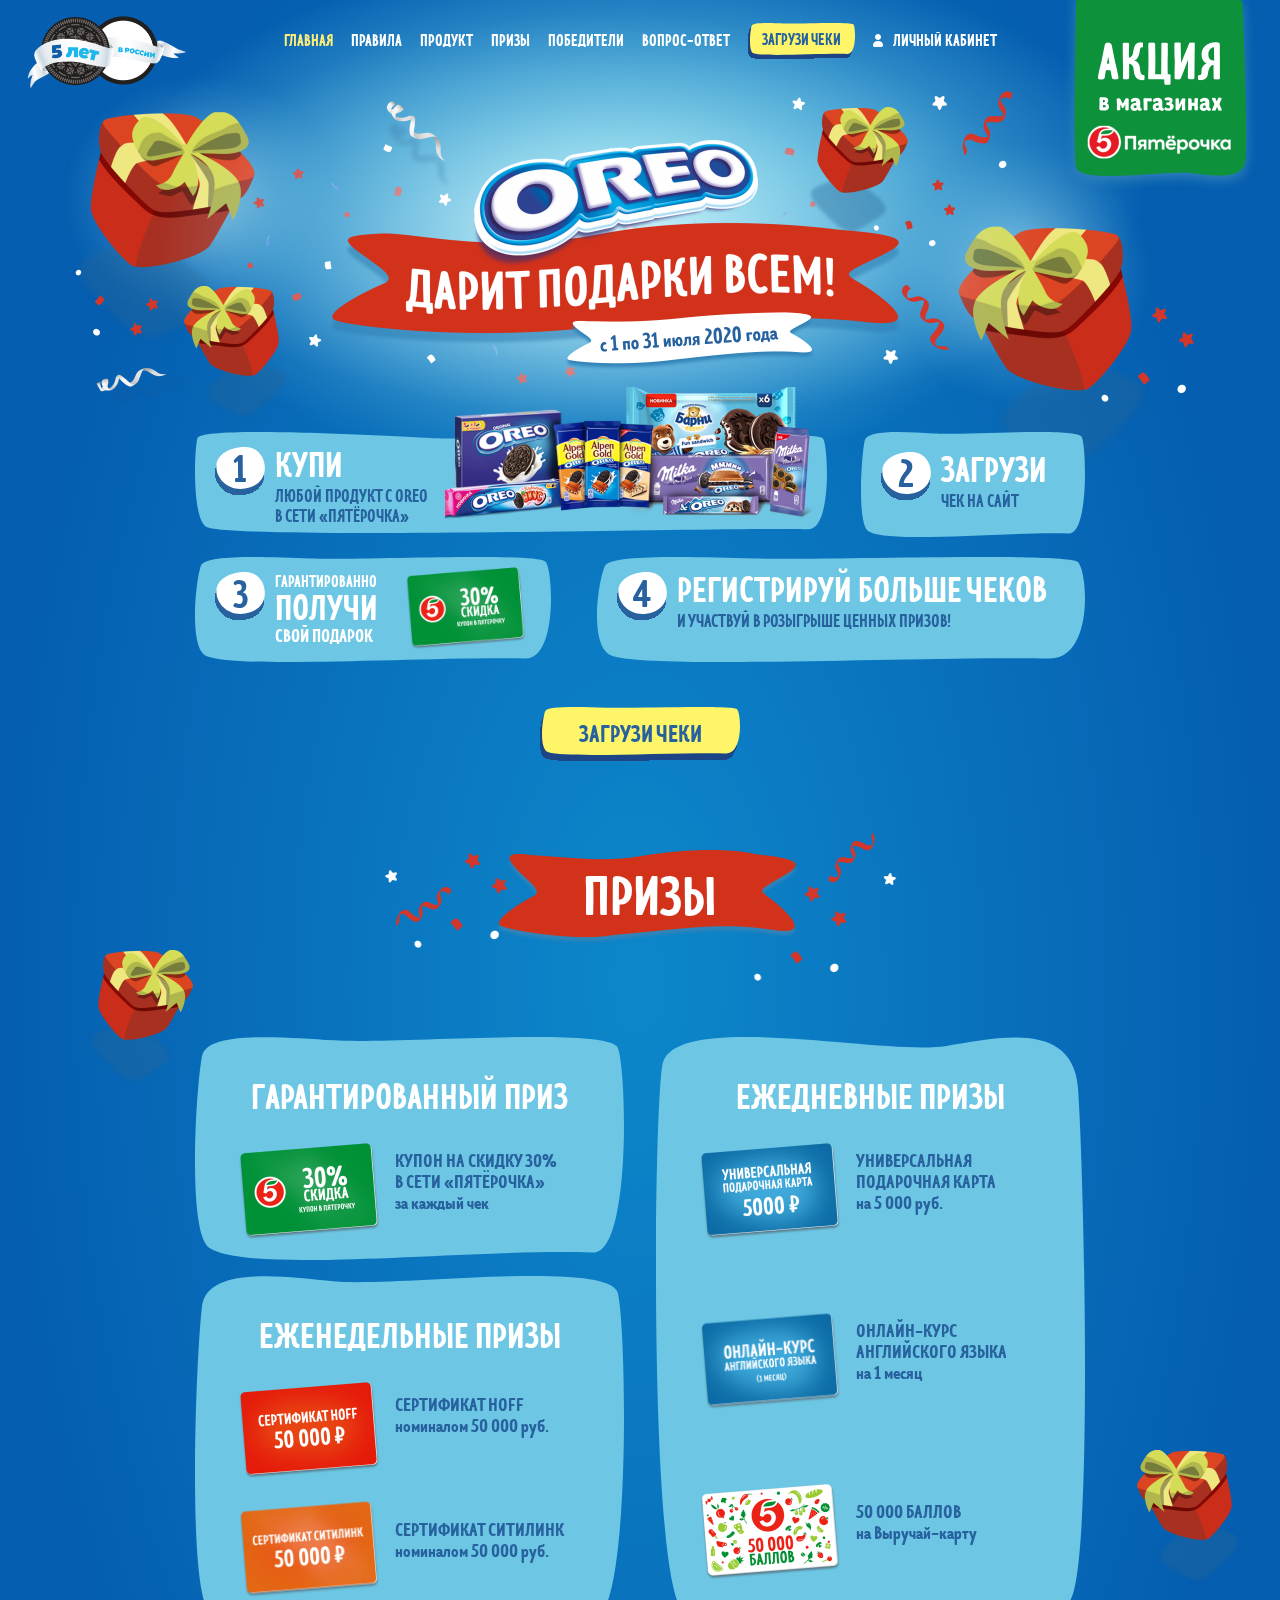
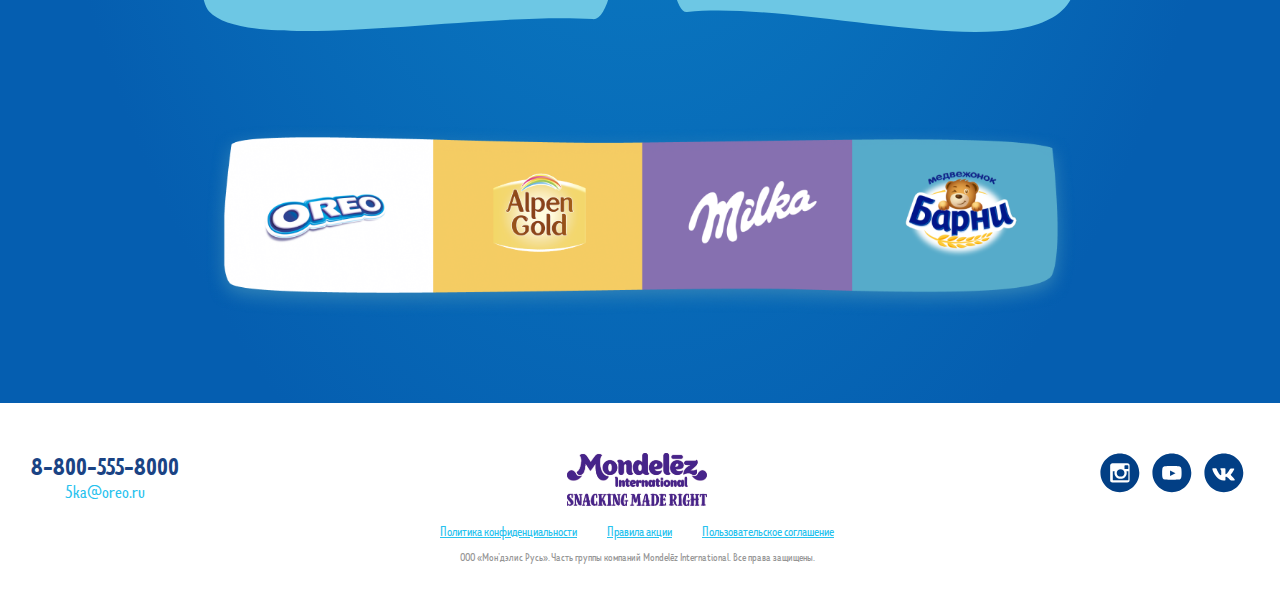
==== index.html @ 92821609 "index" ====
<!DOCTYPE html>
<html lang="en">
<head>
	<meta charset="UTF-8">
	<title>Oreo 5ka</title>
	<meta http-equiv="X-UA-Compatible" content="IE=edge">
    <meta name="viewport" content="width=device-width, initial-scale=1.0, maximum-scale=1.0, minimum-scale=1.0, user-scalable=no">
    <meta name="format-detection" content="telephone=no">
    <link rel="icon" href="favicon.ico">
	<link rel="stylesheet" href="fonts/stylesheet.css">
	<link rel="stylesheet" href="libs/select2/select2.min.css">
	<link rel="stylesheet" href="libs/scrollbar/jquery.scrollbar.css">
	<link rel="stylesheet" href="css/styles.css">
	<!--[if lte IE 9]>
    <script src="http://phpbbex.com/oldies/oldies.js" charset="utf-8"></script>
    <script src="https://oss.maxcdn.com/html5shiv/3.7.3/html5shiv.min.js"></script>
    <script src="https://oss.maxcdn.com/respond/1.4.2/respond.min.js"></script>
    <![endif]-->
</head>
<body>
	<div class="wrapper">
		<div class="content">
			<header>
				<a href="index.html" class="logo">
					<img src="img/logo.png" alt="">
				</a>
				<div class="menu">
					<a href="#!" class="burger"></a>
					<nav class="menu-links">
						<a href="index.html" class="menu-link active">Главная</a>
						<a href="#!" class="menu-link" target="_blank">Правила</a>
						<a href="product.html" class="menu-link">Продукт</a>
						<a href="#prizes" class="menu-link anchor">Призы</a>
						<a href="winners.html" class="menu-link">Победители</a>
						<a href="faq.html" class="menu-link">Вопрос-ответ</a>
						<a href="#!" class="btn menu-btn pop-op" data-popup="check-upload">
							<svg width="107" height="36" viewBox="0 0 107 36" fill="none" xmlns="http://www.w3.org/2000/svg">
							    <g filter="url(#filter0_d)">
							        <path fill-rule="evenodd" clip-rule="evenodd" d="M3.70775 2.75966C2.23156 7.24016 0.0523678 28.0738 5.46008 30.2378C15.2032 34.1368 70.7979 30.2487 99.3932 30.9282C109.113 31.1598 107.574 2.94214 105.289 1.35967C101.271 -1.42124 50.8124 1.01376 35.9423 0.482635C23.3918 0.0345853 4.92046 -0.921437 3.70775 2.75966Z" fill="#FFF568" />
							    </g>
							</svg>
							<span>Загрузи чеки</span>
						</a>
						<a href="lk.html" class="menu-link login-link pop-op" data-popup="auth">Личный кабинет</a>
					</nav>
				</div>
				<div class="action"></div>
			</header>
			<section class="main-page">
				<img src="img/gift1.png" class="gift gift1" alt="">
				<img src="img/gift2.png" class="gift gift2" alt="">
				<div class="container">
					<div class="kv"></div>
					<div class="steps">
						<div class="step step1">
							<div class="step-num">1</div>
							<div class="step-title">Купи</div>
							<div class="step-text">Любой продукт с oreo <br>в сети «Пятёрочка»</div>
							<div class="step-img">
								<img src="img/step1.png" alt="">
							</div>
						</div>
						<div class="step step2">
							<div class="step-num">2</div>
							<div class="step-title">Загрузи</div>
							<div class="step-text">Чек на сайт</div>
						</div>
						<div class="step step3">
							<div class="step-num">3</div>
							<div class="step-text1">Гарантированно</div>
							<div class="step-title">получи</div>
							<div class="step-text2">свой подарок</div>
							<div class="step-img">
								<img src="img/prizes/prize1.png" alt="">
							</div>
						</div>
						<div class="step step4">
							<div class="step-num">4</div>
							<div class="step-title">Регистрируй больше чеков</div>
							<div class="step-text">И участвуй в розыгрыше ценных призов!</div>
						</div>
					</div>
					<div class="btn-wrap main-btn-wrap">
						<a href="#!" class="btn pop-op" data-popup="check-upload">
							<svg width="200" height="54" viewBox="0 0 200 54" fill="none" xmlns="http://www.w3.org/2000/svg">
							    <g filter="url(#filter1_d)">
							        <path fill-rule="evenodd" clip-rule="evenodd" d="M5.22033 4.13948C2.43666 10.8602 -1.67268 42.1107 8.52472 45.3567C26.8974 51.2052 131.733 45.373 185.656 46.3924C203.985 46.7396 201.082 4.41322 196.773 2.0395C189.197 -2.13186 94.0462 1.52064 66.0055 0.723953C42.3389 0.0518779 7.50715 -1.38215 5.22033 4.13948Z" fill="#FFF568" />
							    </g>
							</svg>
							<span>Загрузи чеки</span>
						</a>
					</div>
					<div id="prizes" class="main-prize-title">Призы</div>
					<div class="prizes-block">
						<div class="prizes-col">
							<div class="prizes garant-prizes">
								<div class="prizes-title">Гарантированный приз</div>
								<div class="prize-wrapper">
									<div class="prize-img">
										<img src="img/prizes/prize1.png" alt="">
									</div>
									<div class="prize-name-wrapper">
										<div class="prize-name">купон на скидку 30% <br>в сети «Пятёрочка»</div>
										<div class="prize-text">за каждый чек</div>
									</div>
								</div>
							</div>
							<div class="prizes weekly-prizes">
								<div class="prizes-title">Еженедельные призы</div>
								<div class="prize-wrapper">
									<div class="prize-img">
										<img src="img/prizes/prize5.png" alt="">
									</div>
									<div class="prize-name-wrapper">
										<div class="prize-name">Сертификат Hoff</div>
										<div class="prize-text">номиналом 50 000 руб.</div>
									</div>
								</div>
								<div class="prize-wrapper">
									<div class="prize-img">
										<img src="img/prizes/prize6.png" alt="">
									</div>
									<div class="prize-name-wrapper">
										<div class="prize-name">Сертификат Ситилинк</div>
										<div class="prize-text">номиналом 50 000 руб.</div>
									</div>
								</div>
							</div>
						</div>
						<div class="prizes-col">
							<div class="prizes daily-prizes">
								<div class="prizes-title">Ежедневные призы</div>
								<div class="prize-wrapper">
									<div class="prize-img">
										<img src="img/prizes/prize2.png" alt="">
									</div>
									<div class="prize-name-wrapper">
										<div class="prize-name">универсальная <br>подарочная карта</div>
										<div class="prize-text">на 5 000 руб.</div>
									</div>
								</div>
								<div class="prize-wrapper">
									<div class="prize-img">
										<img src="img/prizes/prize3.png" alt="">
									</div>
									<div class="prize-name-wrapper">
										<div class="prize-name">Онлайн-курс <br>английского языка</div>
										<div class="prize-text">на 1 месяц</div>
									</div>
								</div>
								<div class="prize-wrapper">
									<div class="prize-img">
										<img src="img/prizes/prize4.png" alt="">
									</div>
									<div class="prize-name-wrapper">
										<div class="prize-name">50 000 баллов</div>
										<div class="prize-text">на Выручай-карту</div>
									</div>
								</div>
							</div>
						</div>
					</div>
					<div class="main-shops-logos">
						<img src="img/shops-logos.png" alt="">
					</div>
				</div>
			</section>
		</div>
		<footer>
			<div class="footer-inner">
				<div class="footer-contacts">
					<a href="tel:8-800-555-8000" class="support-phone">8-800-555-8000</a>
					<a href="mail:5ka@oreo.ru" class="support-mail">5ka@oreo.ru</a>
				</div>
				<div class="footer-nav">
					<div class="mndlz-logo">
						<img src="img/mndlz.svg" alt="">
					</div>
					<div class="footer-links">
						<a href="#!" class="link" target="_blank">Политика конфиденциальности</a>
						<a href="#!" class="link" target="_blank">Правила акции</a>
						<a href="#!" class="link" target="_blank">Пользовательское соглашение</a>
					</div>
					<div class="copyright">ООО «Мон’дэлис Русь». Часть группы компаний Mondelēz International. Все права защищены.</div>
				</div>
				<div class="footer-socials">
					<a href="#!" class="social-icon"><img src="img/in.svg" alt=""></a>
					<a href="#!" class="social-icon"><img src="img/yt.svg" alt=""></a>
					<a href="#!" class="social-icon"><img src="img/vk.svg" alt=""></a>
				</div>
			</div>
		</footer>
	</div>
	<div class="popups">
		<div id="auth" class="popup">
			<div class="popup__wrap">
				<a href="#!" class="close-popup js-close-popup">
					<span>закрыть</span>
					<svg width="15" height="15" viewBox="0 0 12 12" fill="none" xmlns="http://www.w3.org/2000/svg">
						<path d="M11 1L1 11" stroke="#1A4384" stroke-width="2" stroke-linecap="round" stroke-linejoin="round"/>
						<path d="M1 1L11 11" stroke="#1A4384" stroke-width="2" stroke-linecap="round" stroke-linejoin="round"/>
					</svg>
				</a>
                <div class="popup__inner">
                    <div class="popup__title">Войти на сайт</div>
                    <div class="popup__error"></div>
                    <form class="popup-form">
                    	<div class="input-field">
                    		<input type="text" name="email" placeholder="E-mail" required>
                    		
                    	</div>
                    	<div class="input-field mb0">
                    		<input type="password" name="password" placeholder="Пароль" required>
                    		
                    	</div>
                    	<div class="restore-link-wrapper">
                    		<a href="#!" class="invert-link restore-link pop-op" data-popup="restore-password">Не помнишь пароль?</a>
                    	</div>
                    	<div class="btn-wrap">
                    		<button class="btn">
								<svg width="200" height="54" viewBox="0 0 200 54" fill="none" xmlns="http://www.w3.org/2000/svg">
								    <g filter="url(#filter1_d)">
								        <path fill-rule="evenodd" clip-rule="evenodd" d="M5.22033 4.13948C2.43666 10.8602 -1.67268 42.1107 8.52472 45.3567C26.8974 51.2052 131.733 45.373 185.656 46.3924C203.985 46.7396 201.082 4.41322 196.773 2.0395C189.197 -2.13186 94.0462 1.52064 66.0055 0.723953C42.3389 0.0518779 7.50715 -1.38215 5.22033 4.13948Z" fill="#FFF568" />
								    </g>
								</svg>
								<span>Войти</span>
                    		</button>
                    	</div>
                    </form>
                    <div class="reg-text">
                    	Если ты впервые на сайте, тебе нужно
                    	<a href="#!" class="link popup-link pop-op" data-popup="reg">Зарегистрироваться</a>
                    </div>
                </div>
            </div>
		</div>
		<div id="reg" class="popup">
			<div class="popup__wrap">
				<a href="#!" class="close-popup js-close-popup">
					<span>закрыть</span>
					<svg width="15" height="15" viewBox="0 0 12 12" fill="none" xmlns="http://www.w3.org/2000/svg">
						<path d="M11 1L1 11" stroke="#1A4384" stroke-width="2" stroke-linecap="round" stroke-linejoin="round"/>
						<path d="M1 1L11 11" stroke="#1A4384" stroke-width="2" stroke-linecap="round" stroke-linejoin="round"/>
					</svg>
				</a>
                <div class="popup__inner">
                    <div class="popup__title">Регистрация</div>
                    <div class="popup__error"></div>
                    <form class="popup-form">
                    	<div class="input-field">
                    		<input type="text" name="lastName" placeholder="Фамилия" required>
                    	</div>
                    	<div class="input-field">
                    		<input type="text" name="firstName" placeholder="Имя" required>                    		
                    	</div>
                    	<div class="input-field">
                    		<input type="text" name="patronymic" placeholder="Отчество" required>                    		
                    	</div>
                    	<div class="input-field">
                    		<div class="select image-select">
                    			<select name="oreoji" data-placeholder="Выбрать портрет">
									<option value="Выбрать Oreoji" data-image="img/avatars/default.svg">Выбрать Oreoji</option>
									<option value="Выбрать Oreoji" data-image="img/avatars/01.svg">Выбрать Oreoji</option>
									<option value="Выбрать Oreoji" data-image="img/avatars/02.svg">Выбрать Oreoji</option>
									<option value="Выбрать Oreoji" data-image="img/avatars/03.svg">Выбрать Oreoji</option>
									<option value="Выбрать Oreoji" data-image="img/avatars/04.svg">Выбрать Oreoji</option>
									<option value="Выбрать Oreoji" data-image="img/avatars/05.svg">Выбрать Oreoji</option>
									<option value="Выбрать Oreoji" data-image="img/avatars/07.svg">Выбрать Oreoji</option>
									<option value="Выбрать Oreoji" data-image="img/avatars/08.svg">Выбрать Oreoji</option>
									<option value="Выбрать Oreoji" data-image="img/avatars/09.svg">Выбрать Oreoji</option>
									<option value="Выбрать Oreoji" data-image="img/avatars/10.svg">Выбрать Oreoji</option>
									<option value="Выбрать Oreoji" data-image="img/avatars/11.svg">Выбрать Oreoji</option>
									<option value="Выбрать Oreoji" data-image="img/avatars/12.svg">Выбрать Oreoji</option>
									<option value="Выбрать Oreoji" data-image="img/avatars/13.svg">Выбрать Oreoji</option>
									<option value="Выбрать Oreoji" data-image="img/avatars/14.svg">Выбрать Oreoji</option>
									<option value="Выбрать Oreoji" data-image="img/avatars/15.svg">Выбрать Oreoji</option>
									<option value="Выбрать Oreoji" data-image="img/avatars/16.svg">Выбрать Oreoji</option>
									<option value="Выбрать Oreoji" data-image="img/avatars/17.svg">Выбрать Oreoji</option>
									<option value="Выбрать Oreoji" data-image="img/avatars/18.svg">Выбрать Oreoji</option>
									<option value="Выбрать Oreoji" data-image="img/avatars/19.svg">Выбрать Oreoji</option>
									<option value="Выбрать Oreoji" data-image="img/avatars/20.svg">Выбрать Oreoji</option>
								</select>
                    		</div>                  		
                    	</div>
                    	<div class="input-field">
                    		<input type="text" name="phone" class="phone-mask" placeholder="Мобильный телефон" required>                    		
                    	</div>
                    	<div class="input-field">
                    		<input type="text" name="email" placeholder="E-mail" required>                    		
                    	</div>
                    	<div class="checkbox-wrapper">
							<div class="input-field checkbox-field">
	                            <label for="check-rules" class="checkbox">
	                                <input id="check-rules" name="check-rules" type="checkbox" required>
	                                <span class="checkmark"></span>
	                                <span class="checkbox-text">Я согласен с <a href="#!" class="rules-link link" target="_blank">Правилами акции</a></span>
	                            </label> 
	                        </div>
	                        <div class="input-field checkbox-field">
	                            <label for="check-data" class="checkbox">
	                                <input id="check-data" name="check-data" type="checkbox" required>
	                                <span class="checkmark"></span>
	                                <span class="checkbox-text">Я согласен на обработку моих <a href="#!" class="rules-link link" target="_blank">персональных данных</a></span>
	                            </label> 
	                        </div>
						</div>
                    	<div class="btn-wrap">
                    		<!-- <button class="btn">
								<svg width="200" height="54" viewBox="0 0 200 54" fill="none" xmlns="http://www.w3.org/2000/svg">
								    <g filter="url(#filter1_d)">
								        <path fill-rule="evenodd" clip-rule="evenodd" d="M5.22033 4.13948C2.43666 10.8602 -1.67268 42.1107 8.52472 45.3567C26.8974 51.2052 131.733 45.373 185.656 46.3924C203.985 46.7396 201.082 4.41322 196.773 2.0395C189.197 -2.13186 94.0462 1.52064 66.0055 0.723953C42.3389 0.0518779 7.50715 -1.38215 5.22033 4.13948Z" fill="#FFF568" />
								    </g>
								</svg>
								<span>Отправить</span>
                    		</button> -->
                    		<a href="#!" class="btn pop-op" data-popup="reg-confirm">
								<svg width="200" height="54" viewBox="0 0 200 54" fill="none" xmlns="http://www.w3.org/2000/svg">
								    <g filter="url(#filter1_d)">
								        <path fill-rule="evenodd" clip-rule="evenodd" d="M5.22033 4.13948C2.43666 10.8602 -1.67268 42.1107 8.52472 45.3567C26.8974 51.2052 131.733 45.373 185.656 46.3924C203.985 46.7396 201.082 4.41322 196.773 2.0395C189.197 -2.13186 94.0462 1.52064 66.0055 0.723953C42.3389 0.0518779 7.50715 -1.38215 5.22033 4.13948Z" fill="#FFF568" />
								    </g>
								</svg>
								<span>Отправить</span>
                    		</a>
                    	</div>
                    </form>
                </div>
            </div>
		</div>
		<div id="reg-confirm" class="popup">
			<div class="popup__wrap">
				<a href="#!" class="close-popup js-close-popup">
					<span>закрыть</span>
					<svg width="15" height="15" viewBox="0 0 12 12" fill="none" xmlns="http://www.w3.org/2000/svg">
						<path d="M11 1L1 11" stroke="#1A4384" stroke-width="2" stroke-linecap="round" stroke-linejoin="round"/>
						<path d="M1 1L11 11" stroke="#1A4384" stroke-width="2" stroke-linecap="round" stroke-linejoin="round"/>
					</svg>
				</a>
                <div class="popup__inner">
                	<div class="popup__title">Регистрация пройдена</div>
                    <div class="popup__desc">Пароль отправлен на почту, указанную при регистрации.</div>
                    <div class="btn-wrap">
                		<a href="#!" class="btn pop-op" data-popup="auth">
							<svg width="200" height="54" viewBox="0 0 200 54" fill="none" xmlns="http://www.w3.org/2000/svg">
							    <g filter="url(#filter1_d)">
							        <path fill-rule="evenodd" clip-rule="evenodd" d="M5.22033 4.13948C2.43666 10.8602 -1.67268 42.1107 8.52472 45.3567C26.8974 51.2052 131.733 45.373 185.656 46.3924C203.985 46.7396 201.082 4.41322 196.773 2.0395C189.197 -2.13186 94.0462 1.52064 66.0055 0.723953C42.3389 0.0518779 7.50715 -1.38215 5.22033 4.13948Z" fill="#FFF568" />
							    </g>
							</svg>
							<span>Войти</span>
                		</a>
                	</div>
                </div>
            </div>
		</div>
		<div id="restore-password" class="popup">
			<div class="popup__wrap">
				<a href="#!" class="close-popup js-close-popup">
					<span>закрыть</span>
					<svg width="15" height="15" viewBox="0 0 12 12" fill="none" xmlns="http://www.w3.org/2000/svg">
						<path d="M11 1L1 11" stroke="#1A4384" stroke-width="2" stroke-linecap="round" stroke-linejoin="round"/>
						<path d="M1 1L11 11" stroke="#1A4384" stroke-width="2" stroke-linecap="round" stroke-linejoin="round"/>
					</svg>
				</a>
                <div class="popup__inner">
                    <div class="popup__title">Сброс пароля</div>
                    <form class="popup-form">
                    	<div class="popup__desc before-send">Введите свой e-mail для восстановления пароля<br><br>Мы отправим письмо <br>с паролем на вашу почту</div>
                    	<div class="popup__desc after-send" style="display: none;">Пароль был отправлен<br>на ваш почтовый ящик</div>
                    	<div class="input-field">
                    		<input type="text" name="email" placeholder="E-mail" required>
                    	</div>
                    	<div class="input-field">
							<span class="clock-text" style="display: none;">Можно отправить повторно через <span class="clock"></span></span>
                    	</div>
                    	<div class="btn-wrap">
                    		<button class="btn">
	                			<svg width="200" height="54" viewBox="0 0 200 54" fill="none" xmlns="http://www.w3.org/2000/svg">
								    <g filter="url(#filter1_d)">
								        <path fill-rule="evenodd" clip-rule="evenodd" d="M5.22033 4.13948C2.43666 10.8602 -1.67268 42.1107 8.52472 45.3567C26.8974 51.2052 131.733 45.373 185.656 46.3924C203.985 46.7396 201.082 4.41322 196.773 2.0395C189.197 -2.13186 94.0462 1.52064 66.0055 0.723953C42.3389 0.0518779 7.50715 -1.38215 5.22033 4.13948Z" fill="#FFF568" />
								    </g>
								</svg>
								<span>Отправить</span>
	                		</button>
                    	</div>
                    </form>
                </div>
            </div>
		</div>
		<div id="check-upload" class="popup">
			<div class="popup__wrap">
				<a href="#!" class="close-popup js-close-popup">
					<span>закрыть</span>
					<svg width="15" height="15" viewBox="0 0 12 12" fill="none" xmlns="http://www.w3.org/2000/svg">
						<path d="M11 1L1 11" stroke="#1A4384" stroke-width="2" stroke-linecap="round" stroke-linejoin="round"/>
						<path d="M1 1L11 11" stroke="#1A4384" stroke-width="2" stroke-linecap="round" stroke-linejoin="round"/>
					</svg>
				</a>
                <div class="popup__inner">
                    <div class="popup__title">Загрузка чека</div>
                    <div class="iframe-wrap">
                        <iframe src="https://checkservice.emg.ru/Upload?id=65247c05-8b93-481e-98d0-ea6d5171f343&participantId=3&hash=2e10e3df5adece98b205b4f80f5f4283" class="iframe" frameborder="0"></iframe>
                    </div>
                </div>
            </div>
		</div>
		<div id="check-rejected" class="popup">
			<div class="popup__wrap">
				<a href="#!" class="close-popup js-close-popup">
					<span>закрыть</span>
					<svg width="15" height="15" viewBox="0 0 12 12" fill="none" xmlns="http://www.w3.org/2000/svg">
						<path d="M11 1L1 11" stroke="#1A4384" stroke-width="2" stroke-linecap="round" stroke-linejoin="round"/>
						<path d="M1 1L11 11" stroke="#1A4384" stroke-width="2" stroke-linecap="round" stroke-linejoin="round"/>
					</svg>
				</a>
                <div class="popup__inner">
                	<div class="popup__title">Чек отклонен</div>
                    <div class="popup__desc">Такой чек уже был загружен ранее. Попробуйте загрузить другой чек.</div>
                    <div class="btn-wrap">
                		<a href="#!" class="btn js-close-popup">
                			<svg width="200" height="54" viewBox="0 0 200 54" fill="none" xmlns="http://www.w3.org/2000/svg">
							    <g filter="url(#filter1_d)">
							        <path fill-rule="evenodd" clip-rule="evenodd" d="M5.22033 4.13948C2.43666 10.8602 -1.67268 42.1107 8.52472 45.3567C26.8974 51.2052 131.733 45.373 185.656 46.3924C203.985 46.7396 201.082 4.41322 196.773 2.0395C189.197 -2.13186 94.0462 1.52064 66.0055 0.723953C42.3389 0.0518779 7.50715 -1.38215 5.22033 4.13948Z" fill="#FFF568" />
							    </g>
							</svg>
							<span>Понятно</span>
                		</a>
                	</div>
                </div>
            </div>
		</div>
		<div id="get-prize" class="popup">
			<div class="popup__wrap">
				<a href="#!" class="close-popup js-close-popup">
					<span>закрыть</span>
					<svg width="15" height="15" viewBox="0 0 12 12" fill="none" xmlns="http://www.w3.org/2000/svg">
						<path d="M11 1L1 11" stroke="#1A4384" stroke-width="2" stroke-linecap="round" stroke-linejoin="round"/>
						<path d="M1 1L11 11" stroke="#1A4384" stroke-width="2" stroke-linecap="round" stroke-linejoin="round"/>
					</svg>
				</a>
                <div class="popup__inner">
                	<div class="popup__title">Получение приза</div>
                    <div class="popup__desc">Информация о получения была отправлена на почту.</div>
                    <div class="btn-wrap">
                		<a href="#!" class="btn js-close-popup">
                			<svg width="200" height="54" viewBox="0 0 200 54" fill="none" xmlns="http://www.w3.org/2000/svg">
							    <g filter="url(#filter1_d)">
							        <path fill-rule="evenodd" clip-rule="evenodd" d="M5.22033 4.13948C2.43666 10.8602 -1.67268 42.1107 8.52472 45.3567C26.8974 51.2052 131.733 45.373 185.656 46.3924C203.985 46.7396 201.082 4.41322 196.773 2.0395C189.197 -2.13186 94.0462 1.52064 66.0055 0.723953C42.3389 0.0518779 7.50715 -1.38215 5.22033 4.13948Z" fill="#FFF568" />
							    </g>
							</svg>
							<span>Понятно</span>
                		</a>
                	</div>
                </div>
            </div>
		</div>
		<div id="reg-card" class="popup">
			<div class="popup__wrap">
				<a href="#!" class="close-popup js-close-popup">
					<span>закрыть</span>
					<svg width="15" height="15" viewBox="0 0 12 12" fill="none" xmlns="http://www.w3.org/2000/svg">
						<path d="M11 1L1 11" stroke="#1A4384" stroke-width="2" stroke-linecap="round" stroke-linejoin="round"/>
						<path d="M1 1L11 11" stroke="#1A4384" stroke-width="2" stroke-linecap="round" stroke-linejoin="round"/>
					</svg>
				</a>
                <div class="popup-bg">
                	<div class="popup__inner">
	                	<div class="popup__title">Добавить карту</div>
	                    <form class="popup-form">
	                    	<div class="input-field">
	                    		<input type="text" name="phone" class="card-mask" placeholder="Номер Выручай-карты" required>
	                    	</div>
	                    	<div class="btn-wrap">
	                    		<button class="btn">
	                    			<svg width="200" height="54" viewBox="0 0 200 54" fill="none" xmlns="http://www.w3.org/2000/svg">
									    <g filter="url(#filter1_d)">
									        <path fill-rule="evenodd" clip-rule="evenodd" d="M5.22033 4.13948C2.43666 10.8602 -1.67268 42.1107 8.52472 45.3567C26.8974 51.2052 131.733 45.373 185.656 46.3924C203.985 46.7396 201.082 4.41322 196.773 2.0395C189.197 -2.13186 94.0462 1.52064 66.0055 0.723953C42.3389 0.0518779 7.50715 -1.38215 5.22033 4.13948Z" fill="#FFF568" />
									    </g>
									</svg>
									<span>Сохранить</span>
	                    		</button>
	                    	</div>
	                    </form>
	                </div>
                </div>
            </div>
		</div>
	</div>

	<svg class="svg-filters">
	    <defs>
	    	<filter id="filter1_d" x="0" y="0" width="200" height="54" filterUnits="userSpaceOnUse" color-interpolation-filters="sRGB">
	            <feFlood flood-opacity="0" result="BackgroundImageFix" />
	            <feColorMatrix in="SourceAlpha" type="matrix" values="0 0 0 0 0 0 0 0 0 0 0 0 0 0 0 0 0 0 127 0" />
	            <feOffset dx="-2" dy="6" />
	            <feColorMatrix type="matrix" values="0 0 0 0 0.113725 0 0 0 0 0.270588 0 0 0 0 0.52549 0 0 0 1 0" />
	            <feBlend mode="normal" in2="BackgroundImageFix" result="effect1_dropShadow" />
	            <feBlend mode="normal" in="SourceGraphic" in2="effect1_dropShadow" result="shape" />
	        </filter>
		    <filter id="filter0_d" x="0" y="0" width="107" height="36" filterUnits="userSpaceOnUse" color-interpolation-filters="sRGB">
	            <feFlood flood-opacity="0" result="BackgroundImageFix" />
	            <feColorMatrix in="SourceAlpha" type="matrix" values="0 0 0 0 0 0 0 0 0 0 0 0 0 0 0 0 0 0 127 0" />
	            <feOffset dx="-2" dy="4" />
	            <feColorMatrix type="matrix" values="0 0 0 0 0.113725 0 0 0 0 0.270588 0 0 0 0 0.52549 0 0 0 1 0" />
	            <feBlend mode="normal" in2="BackgroundImageFix" result="effect1_dropShadow" />
	            <feBlend mode="normal" in="SourceGraphic" in2="effect1_dropShadow" result="shape" />
	        </filter>
		</defs>
	</svg>

	<script src="libs/jquery-3.4.1.min.js"></script>
	<script src="libs/select2/select2.min.js"></script>
	<script src="libs/jquery.validate.min.js"></script>
	<script src="libs/scrollbar/jquery.scrollbar.min.js"></script>
	<script src="libs/jquery.inputmask.min.js"></script>
	<script src="libs/jquery.countdown.min.js"></script>
	<script src="js/scripts.js"></script>
</body>
</html>
---- fonts/stylesheet.css ----
@font-face {
  font-family: 'TT Limes Sans';
  src: url("TTLimesSans-Light.eot");
  src: url("TTLimesSans-Light.eot?#iefix") format("embedded-opentype"), url("TTLimesSans-Light.woff2") format("woff2"), url("TTLimesSans-Light.woff") format("woff"), url("TTLimesSans-Light.ttf") format("truetype"), url("TTLimesSans-Light.svg#TTLimesSans-Light") format("svg");
  font-weight: 300;
  font-style: normal;
}

@font-face {
  font-family: 'TT Limes Sans';
  src: url("TTLimesSans-Regular.eot");
  src: url("TTLimesSans-Regular.eot?#iefix") format("embedded-opentype"), url("TTLimesSans-Regular.woff2") format("woff2"), url("TTLimesSans-Regular.woff") format("woff"), url("TTLimesSans-Regular.ttf") format("truetype"), url("TTLimesSans-Regular.svg#TTLimesSans-Regular") format("svg");
  font-weight: normal;
  font-style: normal;
}

@font-face {
  font-family: 'TT Limes Sans';
  src: url("TTLimesSans-Bold.eot");
  src: url("TTLimesSans-Bold.eot?#iefix") format("embedded-opentype"), url("TTLimesSans-Bold.woff2") format("woff2"), url("TTLimesSans-Bold.woff") format("woff"), url("TTLimesSans-Bold.ttf") format("truetype"), url("TTLimesSans-Bold.svg#TTLimesSans-Bold") format("svg");
  font-weight: bold;
  font-style: normal;
}
---- css/styles.css ----
html {
    line-height: 1.15;
    -ms-text-size-adjust: 100%;
    -moz-text-size-adjust: 100%;
    -webkit-text-size-adjust: 100%;
}

html, body, div, span, applet, object, iframe,
h1, h2, h3, h4, h5, h6, p, blockquote, pre,
a, abbr, acronym, address, big, cite, code,
del, dfn, em, img, ins, kbd, q, s, samp,
small, strike, strong, sub, sup, tt, var,
b, u, i, center,
dl, dt, dd, ol, ul, li,
fieldset, form, label, legend,
table, caption, tbody, tfoot, thead, tr, th, td,
article, aside, canvas, details, embed,
figure, figcaption, footer, header, hgroup,
menu, nav, output, ruby, section, summary,
time, mark, audio, video {
	margin: 0;
	padding: 0;
	border: 0;
}

main {
    display: block;
}

ol,
ul {
    list-style: none;
}

b,
strong {
    font-weight: bold;
}

*,
:after,
:before {
    box-sizing: border-box;
}

img {
    max-width: 100%;
    border-style: none;
}

img[width="0"][height="0"] {
    display: none;
}

a {
    color: inherit;
    cursor: pointer;
    background-color: transparent;
    text-decoration: none;
    -webkit-transition: all .3s linear;
    transition: all .3s linear;
}

a:hover,
a:focus {
    text-decoration: none;
}

input,
select,
textarea,
button {
    border: none;
    outline: none;
    border-radius: 0;
    -webkit-appearance: none;
    font-family: inherit;
    font-size: 100%;
    line-height: 1.15;
    margin: 0;
}

textarea {
    overflow: auto;
}

textarea::-webkit-scrollbar {
    width: 0;
}

::-ms-clear {
    display: none;
}

input {
    overflow: visible;
}

button {
    cursor: pointer;
    border: none;
    outline: none;
    overflow: visible;
}

button,
select {
    text-transform: none;
}

button::-moz-focus-inner,
[type="button"]::-moz-focus-inner,
[type="reset"]::-moz-focus-inner,
[type="submit"]::-moz-focus-inner {
    border-style: none;
    padding: 0;
}

button,
[type="button"],
[type="reset"],
[type="submit"] {
    -webkit-appearance: button;
}

[type="checkbox"],
[type="radio"] {
    box-sizing: border-box;
    padding: 0;
}

[type="search"]::-webkit-search-decoration {
    -webkit-appearance: none;
}

[type="search"] {
    -webkit-appearance: textfield;
    outline-offset: -2px;
}

::-webkit-file-upload-button {
    -webkit-appearance: button;
    font: inherit;
}

::-webkit-file-upload-button {
    -webkit-appearance: button;
    font: inherit;
}

input[type=number]::-webkit-inner-spin-button,
input[type=number]::-webkit-outer-spin-button {
    -webkit-appearance: none;
    margin: 0;
}

input[type=number] {
    -moz-appearance: textfield;
}

select::-ms-expand {
    display: none;
}

* {
    box-sizing: border-box;
}

h1, h2, h3, h4, h5, h6, p {
    margin: 0;
}

ul, ol {
    margin: 0;
    padding: 0;
    list-style: none;
}

a {
    color: inherit;
    text-decoration: none;
}

a:hover,
a:focus {
    text-decoration: none;
}

textarea {
    width: 100%;
    resize: none;
    border: none;
    outline: none;
    border-radius: 0;
    scrollbar-width: none;
    -ms-overflow-style: none;
}

label {
    margin: 0;
}

input,
button,
select {
    border: none;
    outline: none;
}

input {
    border-radius: 0;
}

.mobile-visible {
    display: none;
}

@media (max-width: 1000px) {
    .mobile-visible {
        display: block;
    }

    .desktop-visible {
        display: none;
    }
}

.no-scrolling {
	overflow: hidden;
}

.link {
	text-decoration: underline;
}

.link:hover {
	text-decoration: none;
}

.invert-link {
	text-decoration: none;
}

.invert-link:hover {
	text-decoration: underline;
}

.svg-filters {
  position: absolute;
  z-index: -100;
  width: 0;
  height: 0;
}

/*SCROLL ---------------------- */
body .scroll-element,
body .scroll-element div {
    border: none;
    margin: 0;
    padding: 0;
    position: absolute;
    z-index: 1;
}

body .scroll-element div {
    display: block;
    height: 100%;
    left: 0;
    top: 0;
    width: 100%;
}

body .scroll-element.scroll-x {
    bottom: 1px;
    height: 8px;
    left: 0;
    width: 100%;
}

.collection-list.scroll-wrapper>.scroll-content {
    padding-bottom: 10px;
}

body .collection-list .scroll-element.scroll-y {
    display: none;
}

body .scroll-element.scroll-x .scroll-element_track {
    top: 0;
    width: 100%;
    height: 8px;
}

body .scroll-element.scroll-y {
    height: 100%;
    right: 0;
    top: 0;
    width: 6px;
}

body .scroll-element .scroll-element_outer {
    overflow: visible;
}

body .scroll-element .scroll-element_outer,
body .scroll-element .scroll-element_track,
body .scroll-element .scroll-bar {
    border-radius: 10px;
}

body .scroll-element .scroll-element_track {
    background: #fff;
    left: 0;
    width: 5px;
}

body .scroll-element .scroll-bar {
    height: auto;
    min-height: 10px;
    max-height: 100px;
    width: 5px;
    background: #6DC7E4;
    box-shadow: none;
    left: 0;
    position: relative;
}

body .scroll-element:hover .scroll-bar {
    
}

body .scroll-element.scroll-draggable .scroll-bar {
    
}

body .scroll-element.scroll-x.scroll-scrolly_visible .scroll-element_track {
    left: -12px;
}

body .scroll-element.scroll-y.scroll-scrollx_visible .scroll-element_track {
    top: -12px;
}

body .scroll-element.scroll-x.scroll-scrolly_visible .scroll-element_size {
    left: -12px;
}

body .scroll-element.scroll-y.scroll-scrollx_visible .scroll-element_size {
    top: -12px;
}

/**/

/* Select2 */
.select2-container {
    width: 100% !important;
    outline: none;
}

.select2-container * {
    outline: none;
}

.image-select .select2-container .select2-dropdown,
.feedback-select .select2-container .select2-dropdown {
    border: none;
    box-shadow: 7px 7px 23px rgba(0, 0, 0, 0.1);
}

.image-select .week-winners .select2-container .select2-dropdown,
.feedback-select .week-winners .select2-container .select2-dropdown {
    border: 2px solid #27C2EE;
    border-radius: 0;
}

.image-select .select2-container .select2-search,
.feedback-select .select2-container .select2-search {
    position: relative;
}

.image-select .select2-container .select2-search::before,
.feedback-select .select2-container .select2-search::before {
    content: '';
    position: absolute;
    top: 0;
    right: 0;
    bottom: 0;
    width: 40px;
    background-color: #023f85;
}

.image-select .select2-container .select2-search__field,
.feedback-select .select2-container .select2-search__field {
    width: calc(100% - 45px);
}

.image-select .select2-container .select2-results__option,
.feedback-select .select2-container .select2-results__option {
    /*padding: 10px 0 10px 20px;*/
    color: #000;
    font-size: 18px;
}

.feedback-select .select2-container .select2-results__option {
    padding: 5px 0 5px 20px;
}

.image-select .select2-container .select2-results__option:hover,
.feedback-select .select2-container .select2-results__option:hover {
    background-color: #e3f3ff;
}

.image-select .select2-container .select2-results__options,
.feedback-select .select2-container .select2-results__options {
    max-height: 210px !important;
}

.image-select .select2-container .select2-selection,
.feedback-select .select2-container .select2-selection {
    width: 100%;
    height: 42px;
    padding: 0 20px;
    display: -webkit-box;
    display: flex;
    -webkit-box-align: center;
    align-items: center;
    border: none;
    border-radius: 21px;
}

.image-select .select2-container .select2-selection__placeholder,
.feedback-select .select2-container .select2-selection__placeholder {
    color: #000 !important;
    font-size: 18px;
}

.feedback-select .select2-container .select2-selection__placeholder {
    font-size: 21px;
}

.image-select .select2-container .select2-selection__rendered,
.feedback-select .select2-container .select2-selection__rendered {
    padding-left: 0 !important;
    padding-right: 0 !important;
    color: #000 !important;
    font-size: 18px;
}

.feedback-select .select2-container .select2-selection__rendered {
    font-size: 21px;
}

.image-select .select2-container .select2-selection__arrow,
.feedback-select .select2-container .select2-selection__arrow {
    top: 0 !important;
    bottom: 0;
    right: 0 !important;
    width: 40px !important;
    height: 100% !important;
    border-radius: 0 21px 21px 0;
    background-color: #023f85;
}

.image-select .select2-container .select2-selection__arrow b,
.feedback-select .select2-container .select2-selection__arrow b {
    border-width: 10px 6px 0 !important;
    margin-left: -7px !important;
    border-color: #fff transparent transparent !important;
    -webkit-transition: all .2s ease-out;
    transition: all .2s ease-out;
}

.image-select .select2-container--default .select2-results__option[aria-selected=true],
.feedback-select .select2-container--default .select2-results__option[aria-selected=true] {
    background-color: #f7f7f7;
}

.image-select .select2-container--default .select2-results__option--highlighted[aria-selected],
.feedback-select .select2-container--default .select2-results__option--highlighted[aria-selected] {
    background-color: #f7f7f7;
    color: #3d3d3d;
}

.image-select .select2-container--open .select2-selection__arrow,
.feedback-select .select2-container--open .select2-selection__arrow {
    border-radius: 0 21px 0 0;
}

.image-select .select2-container--open .select2-selection__arrow b,
.feedback-select .select2-container--open .select2-selection__arrow b {
    -webkit-transform: rotate(180deg);
    -ms-transform: rotate(180deg);
    transform: rotate(180deg);
    margin-top: -4px !important;
}

.image-select .select2-search,
.feedback-select .select2-search {
    display: none !important;
}

.image-select .select2-container .select2-selection {
    padding: 0;
}

.image-select .select2-results__options,
.feedback-select .select2-results__options {
    max-height: 206px !important;
}

.image-select .select2-results__option {
    padding: 2px 1px;
}

.image-select .select2-results__option:hover,
.feedback-select .select2-results__option:hover {
    background-color: #e3f3ff;
}

.image-select .select2-image {
    display: -webkit-box;
    display: flex;
    -webkit-box-align: center;
    align-items: center;
    padding-left: 2px;
    color: #000;
    font-size: 18px;
}

.image-select .select2-image__img {
    width: 30px;
    background-color: #114182;
    height: 30px;
    border-radius: 50%;
    display: -webkit-box;
    display: flex;
    -webkit-box-align: end;
    align-items: flex-end;
    -webkit-box-pack: center;
    justify-content: center;
    margin-right: 10px;
    overflow: hidden;
}

.image-select .select2-image__img img {
    width: 21px;
}
/**/

/* Slider */
.slick-slider {
    position: relative;
    display: block;
    box-sizing: border-box;
    -webkit-user-select: none;
    -moz-user-select: none;
    -ms-user-select: none;
    user-select: none;
    -webkit-touch-callout: none;
    -khtml-user-select: none;
    -ms-touch-action: pan-y;
    touch-action: pan-y;
    -webkit-tap-highlight-color: transparent;
}

.slick-list {
    position: relative;
    display: block;
    overflow: hidden;
    margin: 0;
    padding: 0;
}

.slick-list:focus {
    outline: none;
}

.slick-list.dragging {
    cursor: pointer;
    cursor: hand;
}

.slick-slider .slick-track,
.slick-slider .slick-list {
    -webkit-transform: translate3d(0, 0, 0);
    -moz-transform: translate3d(0, 0, 0);
    -ms-transform: translate3d(0, 0, 0);
    -o-transform: translate3d(0, 0, 0);
    transform: translate3d(0, 0, 0);
}

.slick-track {
    position: relative;
    top: 0;
    left: 0;
    display: block;
    margin-left: auto;
    margin-right: auto;
}

.slick-track:before,
.slick-track:after {
    display: table;
    content: '';
}

.slick-track:after {
    clear: both;
}

.slick-loading .slick-track {
    visibility: hidden;
}

.slick-slide {
    display: none;
    float: left;
    height: 100%;
    min-height: 1px;
}

[dir='rtl'] .slick-slide {
    float: right;
}

.slick-slide img {
    display: block;
}

.slick-slide.slick-loading img {
    display: none;
}

.slick-slide.dragging img {
    pointer-events: none;
}

.slick-initialized .slick-slide {
    display: block;
}

.slick-loading .slick-slide {
    visibility: hidden;
}

.slick-vertical .slick-slide {
    display: block;
    height: auto;
    border: 1px solid transparent;
}

.slick-arrow.slick-hidden {
    display: none;
}

/**/

html,
body {
    height: 100%;
}

body {
    margin: 0;
    color: #fff;
    font: normal 16px/19px 'TT Limes Sans', sans-serif;
}

.wrapper {
    display: flex;
    flex-direction: column;
    min-height: 100%;
    background: radial-gradient(49.83% 55.68% at 49.83% 44.32%, #0D87CA 0%, #055EB0 100%);
}

.content {
    flex: 1 0 auto;
    overflow: hidden;
}

.container {
    max-width: 1030px;
    width: 100%;
    margin: 0 auto;
    padding: 0 15px;
}

header {
    display: flex;
    justify-content: center;
    -ms-align-items: center;
    align-items: center;
    position: relative;
    max-width: 1240px;
    width: 100%;
    height: 82px;
    margin: auto;
    z-index: 1;
}

.logo {
    position: absolute;
    top: 10px;
    left: 0;
    display: block;
    max-width: 170px;
    width: 100%;
}

.menu-links {
    display: flex;
    -ms-align-items: center;
    align-items: center;
    justify-content: center;
}

.menu-links a {
    position: relative;
    font-weight: bold;
    font-size: 16px;
    line-height: 19px;
    text-transform: uppercase;
    margin: 0 9px;
}

.menu-links .menu-link::after {
    content: '';
    position: absolute;
    left: 0;
    bottom: -5px;
    width: 0;
    height: 2px;
    background: #fff;
    transition: .2s linear;
}

.menu-links .menu-link:hover::after {
    width: 100%;
}

.menu-link.active {
    color: #FCED78;
}

.login-link {
    padding-left: 20px;
}

.login-link::before {
    content: '';
    position: absolute;
    top: 0;
    left: 0;
    bottom: 0;
    width: 10px;
    height: 14px;
    margin: auto;
    background: url(../img/profile-icon.svg) center no-repeat;
    background-size: contain;
}

.profile-menu {
    margin-left: 20px;
}

.profile-links,
.profile-menu {
    position: relative;
}

.profile-avatar-mini {
    position: absolute;
    top: 0;
    left: 0;
    bottom: 0;
    display: flex;
    -ms-align-items: center;
    align-items: center;
    justify-content: center;
    width: 20px;
    height: 20px;
    margin: auto;
    border: 1px solid #D2311A;
    border-radius: 50px;
    background: #1a4384;
    overflow: hidden;
}

.profile-links .profile-link {
    margin: 0;
    padding-left: 25px;
}

.login-menu {
    display: none;
    position: absolute;
    top: -10px;
    left: -15px;
    width: 146px;
    height: 184px;
    background: #173F80;
    border-radius: 15px;
    padding: 40px 16px 10px;
    z-index: 0;
}

.login-menu span {
    font-size: 14px;
    line-height: 17px;
    color: rgba(255, 255, 255, .5);
}

.login-menu a {
    display: block;
    font-weight: normal;
    text-transform: none;
    text-decoration: underline;
    margin: 6px 0;
}

.login-menu a:hover {
    color: #FCED78;
}

.login-menu a.active {
    font-weight: bold;
    text-decoration: none;
}

.login-menu .logout-link {
    position: absolute;
    bottom: 10px;
    right: 16px;
    padding-right: 12px;
    font-size: 14px;
    line-height: 1;
    color: #6DC7E4;
}

.logout-link::after {
    content: '';
    position: absolute;
    top: 0;
    bottom: 0;
    right: 0;
    width: 8px;
    height: 8px;
    margin: auto;
    background: url(../img/logout-icon.svg) center no-repeat;
    background-size: contain;
}

footer {
    flex: 0 0 auto;
    min-height: 200px;
    background: #fff;
    padding: 50px 30px;
}

.footer-inner {
    max-width: 1240px;
    width: 100%;
    margin: auto;
    display: flex;
    justify-content: space-between;
    text-align: center;
}

.footer-contacts {
    max-width: 150px;
}

footer a {
    color: #27C2EE;
}

.support-phone {
    font-weight: bold;
    font-size: 24px;
    line-height: 29px;
    color: #1A4384;
}

.support-mail {
    font-size: 18px;
    line-height: 22px;
}

.mndlz-logo {
    margin-bottom: 12px;
}

.footer-links {
    display: flex;
    -ms-align-items: center;
    align-items: center;
    justify-content: center;
    margin-bottom: 10px;
}

.footer-links a {
    font-size: 14px;
    line-height: 17px;
    margin: 0 15px;
}

.copyright {
    font-size: 12px;
    line-height: 15px;
    color: #969696;
}

.footer-socials {
    display: flex;
    justify-content: center;
}

.footer-socials a {
    margin: 0 6px;
}

.popup {
    position: fixed;
    top: 0;
    left: 0;
    bottom: 0;
    right: 0;
    width: 100%;
    background-color: rgba(1, 28, 58, 0.8);
    z-index: -1;
    opacity: 0;
    -webkit-transition: all .2s linear;
    transition: all .2s linear;
    display: -webkit-box;
    display: flex;
    -webkit-box-pack: center;
    justify-content: center;
    -webkit-box-align: start;
    align-items: flex-start;
    padding-top: 10%;
    pointer-events: none;
    overflow-y: auto;
    -webkit-overflow-scrolling: touch;
}

.js-popup-show {
    z-index: 999;
    opacity: 1;
    pointer-events: visible;
}

.popup__wrap {
    max-width: 310px;
    width: 100%;
    display: flex;
    flex-direction: column;
    align-items: center;
    position: relative;
    color: #fff;
}

.popup__wrap::before {
    content: '';
    position: absolute;
    top: -20px;
    left: 1px;
    right: 0;
    margin: auto;
    width: 305px;
    height: 60px;
    background: url(../img/popup-bg-top.png) center no-repeat;
    background-size: contain;
}

.popup__wrap::after {
    content: '';
    position: absolute;
    bottom: -25px;
    left: -11px;
    right: 0;
    margin: auto;
    width: 327px;
    height: 61px;
    background: url(../img/popup-bg-bottom.png) center no-repeat;
    background-size: contain;
}

.popup-bg {
    width: 100%;
    height: 100%;
}

.popup__inner {
    background: #6DC7E4;
    max-width: 300px;
    margin: auto;
    width: 100%;
    padding: 40px 20px 40px;
    border-top-left-radius: 30px;
    border-top-right-radius: 30px;
    border-bottom-left-radius: 40px;
    border-bottom-right-radius: 40px;
}

.popup-form {
    max-width: 240px;
    width: 100%;
    margin: auto;
}

.popup-form + div {
    margin-top: 20px;
}

.popup__title {
    font-weight: bold;
    font-size: 36px;
    line-height: 44px;
    text-align: center;
    margin: 0 auto 10px;
}

.popup__error {
    text-align: center;
    font-size: 14px;
    line-height: 17px;
    min-height: 17px;
    color: #D2311A;
    margin: 0 auto 10px;
}

.popup__desc {
    text-align: center;
    font-size: 21px;
    line-height: 1;
    margin: 0 auto 20px;
}

.popup__text {
    font-size: 14px;
    line-height: 17px;
    margin-bottom: 15px;
}

.reg-text {
    text-align: center;
    font-size: 14px;
    line-height: 19px;
    color: #1A4384;
}

.popup-link {
    display: block;
    font-size: 16px;
}

.popup .btn span {
    font-size: 22px;
}

.checkbox-wrapper {
    margin: 20px auto;
}

.checkbox-field {
    text-align: left;
    max-width: 190px;
}

.checkbox {
    padding-left: 35px;
    display: inline-block;
    min-height: 25px;
    line-height: 25px;
}

.checkbox input {
    -webkit-appearance: none;
    padding: 0;
    opacity: 0;
    top: 0;
    left: 0;
    width: 25px;
    height: 25px;
    position: absolute;
}

.checkmark {
    position: absolute;
    left: 0;
    width: 25px;
    height: 25px;
    background: #fff;
    border: transparent;
    border-radius: 10px;
}

.checkbox input:checked + .checkmark::after {
    content: '';
    position: absolute;
    width: 15px;
    height: 15px;
    border-radius: 10px;
    top: 0;
    left: 0;
    right: 0;
    bottom: 0;
    margin: auto;
    background: #27629E;
}

.checkbox-text {
    font-size: 16px;
    line-height: 14px;
    display: inline-block;
    vertical-align: middle;
}

.close-popup {
    position: absolute;
    top: 15px;
    right: 20px;
    display: flex;
    -ms-align-items: center;
    align-items: center;
}

.close-popup span {
    color: #1A4384;
    margin-right: 5px;
    transition: all .2s linear;
}

.close-popup svg,
.close-popup svg path {
    transition: all .2s linear;
}

.close-popup:hover svg path {
    stroke: #fff;
}

.close-popup:hover span {
    color: #fff;
}

span.error {
    position: absolute;
    font-size: 0;
    /*top: 0;
    right: 15px;
    bottom: 0;
    width: 14px;
    height: 13px;
    margin: auto;
    background: url(../img/error-icon.svg) center no-repeat;
    background-size: contain;*/
}

.checkbox-wrapper span.error {
    display: none !important;
}

.input-field input.error:not([type="checkbox"]),
.input-field textarea.error,
.input-field select.error + .select2-container .select2-selection--single {
    color: #D2311A;
    border-color: #D2311A;
}

.input-field input.error[type="checkbox"] ~ .checkbox-text,
.input-field input.error[type="checkbox"] ~ .checkbox-text a {
    color: #D2311A;
}

.clock-text {
    display: block;
    font-size: 14px;
    line-height: 17px;
    opacity: 0.6;
    text-align: center;
}

.input-field {
    position: relative;
    width: 100%;
    margin: 0 auto 10px;
}

.input-field:last-child {
    margin-bottom: 0;
}

.mb0 {
    margin-bottom: 0;
}

.mb5 {
    margin-bottom: 5px;
}

.input-field input:not([type="checkbox"]),
.input-field textarea {
    width: 100%;
    height: 40px;
    padding-left: 20px;
    padding-right: 24px;
    font-size: 21px;
    line-height: 1;
    color: #000;
    background: #fff;
    border: 2px solid transparent;
    border-radius: 25px;
    transition: all .2s linear
}

.input-field textarea {
    padding-top: 14px;
    height: 160px;
}

.input-field input:focus,
.input-field textarea:focus,
.winners-input input:not([type="checkbox"]):focus {
    border: 2px solid #6DC7E4;
}

.restore-link-wrapper {
    margin-top: 2px;
    margin-left: 22px;
    margin-bottom: 15px;
}

.restore-link {
    font-size: 14px;
    line-height: 1;
}

.wrapper section {
    margin-bottom: 80px;
}

.wrapper section::before {
    content: '';
    position: absolute;
    top: 0;
    left: 0;
    right: 0;
    width: 100%;
    height: 420px;
    background: radial-gradient(49.83% 55.68% at 49.83% 44.32%, #83DBEF 0%, rgba(69, 142, 185, 0) 100%) center no-repeat;
    background-size: 1020px 420px;
    z-index: 0;
}

.btn {
    display: flex;
    align-items: center;
    justify-content: center;
    width: 200px;
    height: 54px;
    margin: auto;
    background: none;
}

.menu-btn {
    display: flex;
    align-items: center;
    justify-content: center;
    width: 107px;
    height: 36px;
    margin: auto;
    background: none;
}

.btn span {
    font-weight: bold;
    font-size: 25px;
    line-height: 1;
    text-align: center;
    text-transform: uppercase;
    color: #27629E;
    z-index: 1;
    pointer-events: none;
}

@supports (-webkit-touch-callout: none) {
    .btn span,
    .menu-btn span {
        padding-top: 2px;
    }
}

.menu-btn span {
    font-weight: bold;
    font-size: 16px;
    line-height: 1;
    text-align: center;
    text-transform: uppercase;
    color: #27629E;
    z-index: 1;
}

.btn svg,
.menu-btn svg  {
    position: absolute;
    z-index: 0;
}

.btn svg,
.btn svg path,
.menu-btn svg,
.menu-btn svg path {
    -webkit-transition: all .3s linear;
    transition: all .3s linear;
}

.btn:hover svg path,
.menu-btn:hover svg path {
    fill: #6DC7E4;
}

.btn.disabled,
.menu-btn.disabled {
    opacity: .6;
    pointer-events: none;
}

.btn.disabled span,
.menu-btn.disabled span {
    color: #969696;
}

.btn.disabled svg path,
.menu-btn.disabled svg path {
    fill: #E5E5E5;
}

.profile-block {
    display: flex;
    justify-content: center;
    position: relative;
    width: 884px;
    height: 224px;
    margin: 10px auto 40px;
    padding: 20px;
    background: url(../img/profile-bg.svg) center no-repeat;
    background-size: 884px 224px;
}

.profile-avatar {
    position: absolute;
    top: 22px;
    left: 42px;
    display: flex;
    -ms-align-items: center;
    align-items: center;
    justify-content: center;
    width: 100px;
    height: 100px;
    margin: auto;
    border: 4px solid #D2311A;
    border-radius: 50px;
    background: #1a4384;
    overflow: hidden;
}

.profile-info-col:nth-child(2) {
    width: 190px;
}

.profile-info-col:nth-child(3) {
    width: 300px;
}

.profile-info {
    position: relative;
}

.profile-info-label {
    font-size: 14px;
    line-height: 17px;
}

.profile-info-text {
    font-weight: bold;
    font-size: 28px;
    line-height: 34px;
    text-transform: uppercase;
    color: #27629E;
    margin-bottom: 8px;
}

.profile-info-text-mini {
    font-weight: bold;
    font-size: 21px;
    line-height: 25px;
    text-transform: uppercase;
    color: #27629E;
    margin-top: 5px;
    margin-bottom: 13px;
}

.profile-info:last-child .profile-info-text,
.profile-info:last-child .profile-info-text-mini {
    margin-bottom: 0;
}

.card-5ka {
    position: relative;
    font-weight: normal;
    font-size: 21px;
    line-height: 26px;
    text-transform: none;
    color: #D2311A;
    padding-left: 35px;
}

.card-5ka::before {
    content: '';
    position: absolute;
    top: 0;
    left: 0;
    bottom: 0;
    width: 31px;
    height: 29px;
    margin: auto;
    background: url(../img/5ka-icon.png) center no-repeat;
    background-size: contain;
}

.card-5ka-remark {
    position: absolute;
    top: 15px;
    right: -100px;
    padding-left: 20px;
    max-width: 200px;
    width: 100%;
    font-size: 14px;
    line-height: 1;
}

.card-5ka-remark::before {
    content: '';
    position: absolute;
    top: 0;
    bottom: 0;
    left: 0;
    width: 11px;
    height: 19px;
    margin: auto;
    background: url(../img/remark-arrow.svg) center no-repeat;
    background-size: contain;
}

.share {
    position: absolute;
    top: 20px;
    right: 70px;
    width: 100px;
}

.share-text {
    font-size: 15px;
    line-height: 19px;
    margin-bottom: 10px;
}

.share-wrapper {
    display: flex;
    -ms-align-items: center;
    align-items: center;
    justify-content: space-between;
}

.lk-title {
    display: flex;
    -ms-align-items: center;
    align-items: center;
    justify-content: center;
    width: 607px;
    height: 174px;
    font-weight: bold;
    font-size: 32px;
    line-height: 39px;
    text-transform: uppercase;
    background: url(../img/lk-title-bg.png) center 0 no-repeat;
    background-size: contain;
    margin: auto;
}

.table-wrapper {
    max-width: 820px;
    width: 100%;
    height: 400px;
    margin: auto;
}

.lk-table {
    margin-bottom: 80px;
}

table {
  width: 100%;
  border-spacing: 0;
}

table th {
    position: relative;
    font-weight: normal;
    font-size: 14px;
    line-height: 17px;
    text-align: center;
    padding: 15px 0;
}

table td {
    font-size: 18px;
    line-height: 22px;
    padding: 15px 0;
}

.lk-table table td {
    text-align: center;
}

.check-info-wrapper,
.win-info {
    display: flex;
    -ms-align-items: center;
    align-items: center;
}

.win-info {
    justify-content: center;
}

.check-preview {
    width: 42px;
    height: 42px;
    overflow: hidden;
    border-radius: 50px;
    border: 2px solid #6DC7E4;
    margin-right: 15px;
}

.check-preview.rejected {
    border-color: #D2311A;
}

.check-info {
    text-align: left;
}

.rejected,
.rejected:hover {
    color: #D2311A;
}

.moderation {
    opacity: .5;
}

.get-prize-link,
.get-prize-link:hover {
    color: #FCED78;
}

.get-prize-link {
    font-size: 18px;
    line-height: 22px;
}

.win-img {
    display: flex;
    align-items: center;
    justify-content: center;
    width: 42px;
    height: 42px;
    border-radius: 50px;
    background: #FCED78;
    margin-right: 15px;
}

.win-img img {
    width: 31px;
}

.inner-page:not(.lk-page) {
    padding-top: 150px;
}

.inner-title {
    position: absolute;
    top: 20px;
    left: 0;
    right: 0;
    display: flex;
    -ms-align-items: center;
    align-items: center;
    justify-content: center;
    width: 795px;
    height: 260px;
    font-weight: bold;
    font-size: 47px;
    line-height: 1;
    text-transform: uppercase;
    background: url(../img/inner-title-bg.png) center 0 no-repeat;
    background-size: contain;
    margin: auto;
}

.filters {
    display: flex;
    justify-content: space-between;
    -ms-align-items: center;
    align-items: center;
    max-width: 820px;
    width: 100%;
    margin: 0 auto 50px;
}

.date-filter {
    position: relative;
    max-width: 230px;
    width: 100%;
    padding-left: 115px;
}

.date-filter::before {
    content: 'Неделя розыгрыша';
    position: absolute;
    top: 0;
    left: 0;
    bottom: 0;
    width: 120px;
    height: 20px;
    margin: auto;
}

.date-filter .select2-container--below {
    z-index: 2;
}

.date-filter .select2-container .select2-selection--single {
    background: transparent;
    border-radius: 0;
    width: 100%;
    height: 30px;
    padding: 0 20px 0 0;
    border: 0;
    border-bottom: 0;
    box-shadow: none;
}

.date-filter .select2-container--default.select2-container--open.select2-container--below .select2-selection--single {
    background: transparent;
    border-radius: 0;
    box-shadow: none;
}

.date-filter .select2-container--default .select2-selection--single .select2-selection__placeholder {
    color: rgba(252, 237, 120, .8);
    font-size: 18px;
    font-weight: bold;
}

.date-filter .select2-container--default .select2-selection--single .select2-selection__rendered {
    padding-right: 0;
    color: #FCED78;
    font-size: 18px;
    font-weight: bold;
}

.date-filter .select2-container--open.select2-container--default .select2-selection--single .select2-selection__rendered {
    color: #27629E;
}

.date-filter .select2-container--default .select2-selection--single .select2-selection__arrow {
    right: 0;
    transition: all .2s linear;
}

.date-filter .select2-container--open .select2-selection__arrow {
    transform: rotate(-180deg);
}

.date-filter .select2-container--default .select2-selection--single .select2-selection__arrow b {
    position: absolute;
    top: 0;
    left: 0;
    right: 0;
    bottom: 0;
    border-color: #27629E transparent transparent transparent;
    border-width: 8px 5px 0 5px;
    margin: auto;
}

.date-filter .select2-container--open .select2-dropdown--below {
    padding-top: 30px;
    top: -30px;
    z-index: 1;
}

.date-filter .select2-results__option {
    height: 30px;
}

.date-filter .select2-results__options {
    color: #27629E;
    font-weight: bold;
    font-size: 18px;
}

.date-filter .select2-container--default .select2-results__option--highlighted[aria-selected],
.date-filter .select2-container--default .select2-results__option[aria-selected=true] {
    color: #27629E;
    background-color: rgba(255, 245, 104, 0.3);
}

.phone-filter {
    max-width: 340px;
    margin: 0;
}

.filters .phone-filter input:not([type="checkbox"]) {
    font-size: 18px;
    line-height: 22px;
    height: 50px;
    border: 2px solid #6DC7E4;
    border-radius: 40px;
}

.search {
    position: absolute;
    top: 0;
    right: 16px;
    bottom: 0;
    width: 17px;
    height: 17px;
    margin: auto;
    background: url(../img/search-icon.svg) center no-repeat;
    background-size: cover;
    transition: all .2s linear;
}

.search:hover {
    background: url(../img/search-icon-hover.svg) center no-repeat;
    background-size: cover;
}

.winners-table table th {
    text-align: left;
    color: rgba(255, 255, 255, 0.7);
}

.winners-table table td {
    font-size: 21px;
}

.winners-table .win-info {
    justify-content: flex-start;
}

.win-info span {
    display: block;
    max-width: 130px;
    font-size: 18px;
}

.faq-title {
    background: url(../img/faq-title-bg.png) center 0 no-repeat;
    background-size: contain;
}

.faq-container {
    position: relative;
    max-width: 1000px;
    width: 100%;
    margin: 0 auto;
    display: flex;
    justify-content: space-between;
}

.faq-wrap {
    max-width: 520px;
    width: 100%;
    height: 480px;
    margin: 0 auto;
}

.faq-item {
    max-width: 480px;
    width: 100%;
    margin: 0 auto 30px;
}

.faq-item-title {
    position: relative;
    font-size: 28px;
    line-height: 1;
    padding-left: 45px;
    margin-bottom: 20px;
    text-decoration: underline;
    cursor: pointer;
}

.faq-item-title.active {
    color: #FFF568;
    text-decoration: none;
}

.faq-item-title::before {
    content: '';
    position: absolute;
    top: 0;
    left: 0;
    width: 26px;
    height: 30px;
    background: url(../img/bullet.png);
    background-size: contain;
}

.faq-item-text {
    display: none;
    font-size: 18px;
    line-height: 1;
    padding-left: 45px;
}

.feedback-wrap {
    max-width: 360px;
    width: 100%;
    margin: 0 auto;
}

.feedback-title {
    font-weight: bold;
    font-size: 27px;
    line-height: 1;
    text-align: center;
    margin-bottom: 8px;
}

.feedback-desc {
    max-width: 320px;
    width: 100%;
    font-size: 21px;
    line-height: 1;
    text-align: center;
    margin: 0 auto 15px;
}

.product-page-text {
    position: relative;
    font-weight: bold;
    font-size: 27px;
    line-height: 1;
    text-align: center;  
    margin-bottom: 20px;  
}

.shops-logos {
    position: relative;
    max-width: 582px;
    width: 100%;
    margin: 0 auto 80px;
}

.products {
    max-width: 960px;
    width: 100%;
    display: flex;
    flex-wrap: wrap;
    justify-content: space-between;
    margin: auto;
}

.product {
    margin-bottom: 40px;
}

.product-img {
    display: flex;
    -ms-align-items: center;
    align-items: center;
    justify-content: center;
    width: 169px;
    height: 140px;
    background: url(../img/product-bg.svg) center no-repeat;
    background-size: contain;
    margin: 0 auto 10px;
}

.product-img img {
    max-width: 157px;
}

.product-name {
    max-width: 173px;
    width: 100%;
    margin: auto;
    font-weight: bold;
    font-size: 16px;
    line-height: 18px;
    text-align: center;
}

.product-name span {
    font-weight: normal;
}

.fake-product {
    width: 173px;
}

.action {
    position: absolute;
    top: 0;
    right: 0;
    width: 200px;
    height: 194px;
    background: url(../img/action.png) center no-repeat;
    background-size: contain;
}

.main-page {
    padding-top: 350px;
}

.gift {
    position: absolute;
    left: 0;
    right: 0;
    margin: auto;
}

.gift1 {
    width: 106px;
    top: 950px;
    right: 1000px;
}

.gift2 {
    width: 106px;
    top: 1450px;
    left: 1100px;
}

.kv {
    position: absolute;
    top: 10px;
    left: 0;
    right: 0;
    max-width: 1212px;
    width: 100%;
    height: 474px;
    margin: auto;
    background: url(../img/kv.png) center no-repeat;
    background-size: contain;
}

.steps {
    position: relative;
    display: flex;
    flex-wrap: wrap;
    justify-content: space-between;
    max-width: 890px;
    width: 100%;
    margin: 0 auto 45px;
}

.step {
    position: relative;
    padding: 15px 20px 0 80px;
}

.step1 {
    width: 632px;
    height: 101px;
    background: url(../img/step1-bg.svg) center no-repeat;
    background-size: contain;
    margin-bottom: 20px;
}

.step2 {
    width: 224px;
    height: 105px;
    background: url(../img/step2-bg.svg) center no-repeat;
    background-size: contain;
    margin-bottom: 20px;
    padding-top: 20px;
}

.step3 {
    width: 356px;
    height: 105px;
    background: url(../img/step3-bg.svg) center no-repeat;
    background-size: contain;
}

.step4 {
    width: 488px;
    height: 105px;
    background: url(../img/step4-bg.svg) center no-repeat;
    background-size: contain;
}

.step-num {
    position: absolute;
    top: 15px;
    left: 20px;
    font-weight: bold;
    font-size: 39px;
    line-height: 47px;
    text-align: center;
    color: #27629E;
    width: 50px;
    height: 48px;
    background: url(../img/step-num-bg.svg) center no-repeat;
    background-size: contain;
}

.step2 .step-num {
    top: 20px;
}

.step-title {
    font-weight: bold;
    font-size: 36px;
    line-height: 40px;
    text-transform: uppercase;
}

.step-text {
    font-weight: bold;
    font-size: 18px;
    line-height: 20px;
    text-transform: uppercase;
    color: #27629E;
}

.step1 .step-text {
    max-width: 210px;
}

.step1 .step-img {
    position: absolute;
    top: -45px;
    right: -10px;
    width: 392px;
}

.step3 .step-img {
    position: absolute;
    width: 120px;
    top: -12px;
    right: 25px;
}

.step3 .step-title {
    line-height: 33px;
}

.step-text1 {
    font-weight: bold;
    font-size: 16px;
    line-height: 21px;
    text-transform: uppercase;
}

.step-text2 {
    font-weight: bold;
    font-size: 19px;
    line-height: 21px;
    text-transform: uppercase;
}

.main-prize-title {
    display: flex;
    -ms-align-items: center;
    align-items: center;
    justify-content: center;
    width: 618px;
    height: 276px;
    font-weight: bold;
    font-size: 56px;
    line-height: 1;
    text-transform: uppercase;
    background: url(../img/main-title-bg.png) center 4px no-repeat;
    background-size: contain;
    margin: auto;
    padding-left: 20px;
}

.prizes-block {
    display: flex;
    justify-content: space-between;
    max-width: 890px;
    width: 100%;
    margin: 0 auto 90px;
}

.prizes {
    padding: 44px;
}

.garant-prizes {
    width: 429px;
    height: 223px;
    background: url(../img/garant-prizes-bg.svg);
    background-size: contain;
    margin-bottom: 16px;
}

.weekly-prizes {
    width: 429px;
    height: 355px;
    background: url(../img/weekly-prizes-bg.svg);
    background-size: contain;
}

.daily-prizes {
    display: flex;
    flex-direction: column;
    justify-content: space-between;
    width: 429px;
    height: 595px;
    background: url(../img/daily-prizes-bg.svg);
    background-size: contain;
}

.prize-wrapper {
    display: flex;
    -ms-align-items: center;
    align-items: center;
}

.daily-prizes .prize-wrapper:nth-child(3) {
    margin: 40px 0;
}

.prize-name-wrapper {
    margin-left: 15px;
}

.prizes-title {
    font-weight: bold;
    font-size: 36px;
    line-height: 1;
    text-align: center;
    text-transform: uppercase;
}

.prize-img {
    width: 141px;
    height: 130px;
}

.weekly-prizes .prize-wrapper:nth-child(2) .prize-img {
    height: 120px;
}

.prize-name {
    font-weight: bold;
    font-size: 20px;
    line-height: 21px;
    text-transform: uppercase;
    color: #27629E;
}

.prize-text {
    font-weight: bold;
    font-size: 20px;
    line-height: 21px;
    color: #27629E;
}

.main-shops-logos {
    max-width: 874px;
    width: 100%;
    margin: 0 auto 40px;
}

@media (max-width: 1200px) {
    .action {
        width: 150px;
        height: 146px;
    }

    .kv {
        max-width: 1000px;
    }

    .gift2 {
        display: none;
    }
}

@media (max-width: 1000px) {
    .container {
        max-width: 375px;
    }

    header {
        z-index: auto;
    }

    .logo {
        max-width: 99px;
        left: 15px;
    }

    .burger {
        position: absolute;
        top: 20px;
        right: 15px;
        display: block;
        width: 36px;
        height: 26px;
        background: url(../img/burger.svg);
        transition: all .2s linear;
        z-index: 11;
    }

    .burger.active {
        position: fixed;
        width: 30px;
        height: 30px;
        background: url(../img/close-menu.svg);
        transform: rotate(90deg);
    }

    .menu-links {
        display: flex;
        flex-direction: column;
        -ms-align-items: center;
        align-items: center;
        justify-content: flex-start;
        position: fixed;
        top: 0;
        right: -100%;
        width: 100vw;
        height: 100vh;
        transition: all .2s linear;
        background: #6DC7E4;
        padding: 35px 15px;
        font-size: 30px;
        line-height: 37px;
        text-align: center;
        z-index: 10;
    }

    .menu-links.active {
        right: 0;
    }

    .menu-links a {
        font-size: 31px;
        line-height: 1;
        margin: 0;
        margin-bottom: 34px;
    }

    .menu-links a:last-child {
        margin-bottom: 0;   
    }

    .menu-links a::before {
        content: '';
        position: absolute;
        bottom: -10px;
        left: -100px;
        right: -100px;
        width: 230px;
        height: 2px;
        margin: auto;
        background: rgba(255, 255, 255, 0.7);
    }

    .login-link {
        padding-left: 25px;
    }

    .menu-links .login-link::before {
        left: 0;
        right: auto;
        bottom: 3px;
        width: 16px;
        height: 22px;
        background: url(../img/profile-icon.svg) center no-repeat;
        background-size: contain;
    }

    .menu-btn::before,
    .profile-link::before,
    .login-menu .logout-link::before,
    .menu-links .menu-link::after {
        display: none;
    }

    .menu-btn svg {
        width: 190px;
        height: 58px;
    }

    .menu-btn span {
        width: 100%;
        font-size: 21px;
    }

    .profile-menu {
        margin-left: 0;
        position: static;
    }

    .login-menu {
        position: fixed;
        top: 0;
        left: 0;
        width: 100vw;
        height: 100vh;
        transition: all .2s linear;
        padding: 35px 15px;
        font-size: 30px;
        line-height: 37px;
        text-align: center;
        border-radius: 0;
        z-index: 10;
    }

    .login-menu span {
        display: block;
        font-size: 20px;
        line-height: 32px;
        margin-bottom: 20px;
    }

    .login-menu a {
        text-decoration: none;
    }

    .lk-link,
    .profile-links .profile-link {
        padding-left: 30px;
    }

    .lk-link::after {
        width: 20px;
        height: 25px;
        background: url(../img/profile.svg);
        background-size: contain;
    }

    .login-menu .logout-link {
        position: relative;
        bottom: auto;
        right: auto;
        font-size: 28px;
    }

    .logout-link::after {
        left: 90px;
        width: 15px;
        height: 15px;
    }

    footer {
        padding: 20px 30px;
    }

    .footer-inner,
    .footer-links {
        flex-direction: column;
        -ms-align-items: center;
        align-items: center;
    }

    .footer-contacts {
        margin-bottom: 20px;
    }

    .footer-nav {
        order: 1;
    }

    .footer-socials {
        margin-bottom: 30px;
    }

    .wrapper section {
        margin-bottom: 50px;
    }

    .wrapper section::before {
        display: none;
    }

    .profile-block {
        flex-direction: column;
        background: #6DC7E4;
        width: 100%;
        height: auto;
        margin: 30px auto 60px;
        padding: 22px 15px 22px 140px;
    }

    .profile-avatar {
        top: 10px;
        left: 15px;
    }

    .share {
        position: absolute;
        top: 115px;
        left: 15px;
        right: auto;
        width: 100px;
    }

    .profile-info-col:nth-child(2) {
        max-width: 300px;
        width: 100%;
        margin-bottom: 12px;
    }

    .profile-info-col:nth-child(3) {
        max-width: 300px;
        width: 100%;
    }

    .card-5ka-remark {
        top: 5px;
        left: -125px;
        right: auto;
        padding-left: 0;
        padding-right: 15px;
        max-width: 115px;
        font-size: 12px;
        line-height: 14px;
        text-align: right;
    }

    .card-5ka-remark::before {
        left: auto;
        right: 0;
        transform: rotate(-180deg);
    }

    .lk-title {
        max-width: 355px;
        width: 100%;
        height: 70px;
        line-height: 1;
        background: url(../img/lk-title-bg-mob.svg) center 0 no-repeat;
        background-size: contain;
        margin-bottom: 40px;
    }

    .lk-table {
        margin-bottom: 40px;
    }

    .prize-nav {
        position: absolute;
        top: 0;
        bottom: 0;
        width: 11px;
        height: 15px;
        margin: auto;
    }

    .prize-nav.arrow-left {
        left: 0;
        background: url(../img/prize-arrow-left.svg);
    }

    .prize-nav.arrow-right {
        right: 0;
        background: url(../img/prize-arrow-right.svg);
    }

    .table-wrapper.scroll-content table {
        padding-right: 10px;
    }

    .inner-page:not(.lk-page) {
        padding-top: 100px;
    }

    .inner-title {
        top: 100px;
        width: 269px;
        height: 70px;
        font-size: 37px;
        line-height: 40px;
        background: url(../img/inner-title-bg-mob.svg) center 0 no-repeat;
        background-size: contain;
    }

    .filters {
        flex-direction: column;
        margin: 0 auto 25px;
    }

    .phone-filter {
        order: -1;
        margin-bottom: 20px !important;
    }

    .winner-info .winner-name {
        font-size: 21px;
        margin-top: 10px;
        margin-bottom: 18px;
    }

    .winner-info div {
        font-size: 16px;
        line-height: 21px;
    }

    .winners-table .win-info {
        flex-direction: column;
        -ms-align-items: flex-start;
        align-items: flex-start;
    }

    .winners-table .win-img {
        margin-bottom: 6px;
    }

    .faq-title {
        max-width: 343px;
        width: 100%;
        height: 70px;
        background: url(../img/faq-title-bg-mob.svg) center 0 no-repeat;
        background-size: contain;
    }

    .faq-container {
        margin: 0 auto;
        flex-direction: column;
    }

    .faq-wrap {
        max-width: 375px;
        margin-bottom: 20px;
    }

    .faq-wrap.scroll-content {
        padding-right: 15px;
    }

    .faq-item-title {
        padding-left: 35px;
        font-size: 20px;
        line-height: 22px;
        margin-bottom: 10px;
    }

    .faq-item-title::before {
        width: 19px;
        height: 22px;
    }

    .faq-item-text {
        padding-left: 35px;
        font-size: 16px;
        line-height: 18px;
    }

    .product-page-text {
        max-width: 220px;
        width: 100%;
        font-size: 18px;
        line-height: 20px;
        margin: 0 auto 20px;
    }

    .shops-logos {
        max-width: 334px;
        margin-bottom: 40px;
    }

    .products {
        max-width: 340px;
    }

    .product-img {
        width: 156px;
        height: 129px;
    }

    .product-name {
        max-width: 160px;
    }

    .action {
        left: 0;
        width: 146px;
        height: 109px;
        margin: auto;
        background: url(../img/action-mob.png) center no-repeat;
        background-size: contain;
    }

    .main-page {
        padding-top: 520px;
    }

    .wrapper .main-page {
        margin-bottom: 0;
    }

    .gift {
        display: none;
    }

    .kv {
        max-width: 436px;
        height: 447px;
        background: url(../img/kv-mob.png) center no-repeat;
        background-size: 436px 447px;
    }

    .main-btn-wrap {
        position: absolute;
        top: 430px;
        left: 0;
        right: 0;
    }

    .steps {
        flex-direction: column;
        flex-wrap: nowrap;
        align-content: center;
        justify-content: center;
        margin: 0;
    }

    .step {
        max-width: 332px;
        width: 100%;
        margin: 0 auto 20px;
        padding-left: 70px;
    }

    .step1 {
        height: 127px;
        background: url(../img/step1-mob.svg) center no-repeat;
        background-size: contain;
        padding-top: 30px;
    }

    .step2 {
        height: 100px;
        background: url(../img/step2-mob.svg) center no-repeat;
        background-size: contain;
    }

    .step3 {
        max-width: 334px;
        height: 109px;
        background: url(../img/step3-mob.svg) center no-repeat;
        background-size: contain;
    }

    .step4 {
        height: 156px;
        background: url(../img/step4-mob.svg) center no-repeat;
        background-size: contain;
        padding-top: 25px;
    }

    .step1 .step-num {
        top: 30px;
    }

    .step1 .step-img {
        top: -80px;
        left: 25px;
        right: 0;
        width: 298px;
        margin: auto;
    }

    .step4 .step-num {
        top: 25px;
    }

    .step4 .step-text {
        max-width: 200px;
    }

    .step-num {
        font-size: 30px;
        line-height: 36px;
        width: 38px;
        height: 36px;
    }

    .step-title {
        line-height: 1;
    }

    .main-prize-title {
        position: absolute;
        top: 1120px;
        left: -50px;
        right: -50px;
        max-width: 375px;
        width: 100%;
        height: 223px;
        font-size: 37px;
        background: url(../img/main-title-bg-mob.png) center -4px no-repeat;
        background-size: 375px;
        padding-left: 10px;
    }

    .prizes-block {
        position: relative;
        flex-direction: column;
        margin: 100px auto 0;
        padding: 44px 0 60px;
    }

    .prizes-block::before {
        content: '';
        position: absolute;
        top: 0;
        left: -100px;
        right: -100px;
        max-width: 429px;
        height: 100%;
        margin: auto;
        background: url(../img/prizes-bg-mob.svg) center no-repeat;
        background-size: 429px 1030px;
        z-index: 0;
    }

    .prizes {
        position: relative;
        max-width: 330px;
        width: 100%;
        height: auto;
        background: none;
        margin-bottom: 30px;
        padding: 0;
    }

    .daily-prizes .prize-wrapper:nth-child(3) {
        margin: 0;
    }

    .main-shops-logos {
        position: absolute;
        top: 2274px;
        left: -50px;
        right: -50px;
        max-width: 396px;
        width: 100%;
        height: 89px;
        margin: auto;
        background: url(../img/shops-logos.png) center no-repeat;
        background-size: 396px 89px;
    }

    .main-shops-logos img {
        display: none;
    }
}

@media (max-width: 370px) {
    .lk-title {
        height: 58px;
        font-size: 28px;
    }

    .faq-title {
        height: 64px;
        font-size: 32px;
    }

    .product-img {
        width: 140px;
        height: 119px;
    }

    .product-img img {
        transform: scale(.8);
    }

    .product-name {
        max-width: 140px;
        font-size: 14px;
        line-height: 16px;
    }

    .step {
        margin-bottom: 10px;
    }

    .step1 .step-img {
        top: -70px;
        width: 265px;
    }

    .step3 .step-img {
        width: 100px;
        top: 0;
        right: 15px;
    }

    .main-prize-title {
        top: 1090px;
    }

    .prizes-title {
        font-size: 32px;
    }

    .prize-img {
        width: 128px;
    }

    .prize-name {
        font-size: 17px;
        line-height: 19px;
    }

    .prize-text {
        font-size: 15px;
        line-height: 19px;
    }

    .main-shops-logos {
        top: 2220px;
    }
}

@media (max-width: 320px) {
    .action {
        width: 120px;
        height: 90px;
    }

    .main-shops-logos {
        top: 2224px;
        background-size: 350px 78px;
    }
}
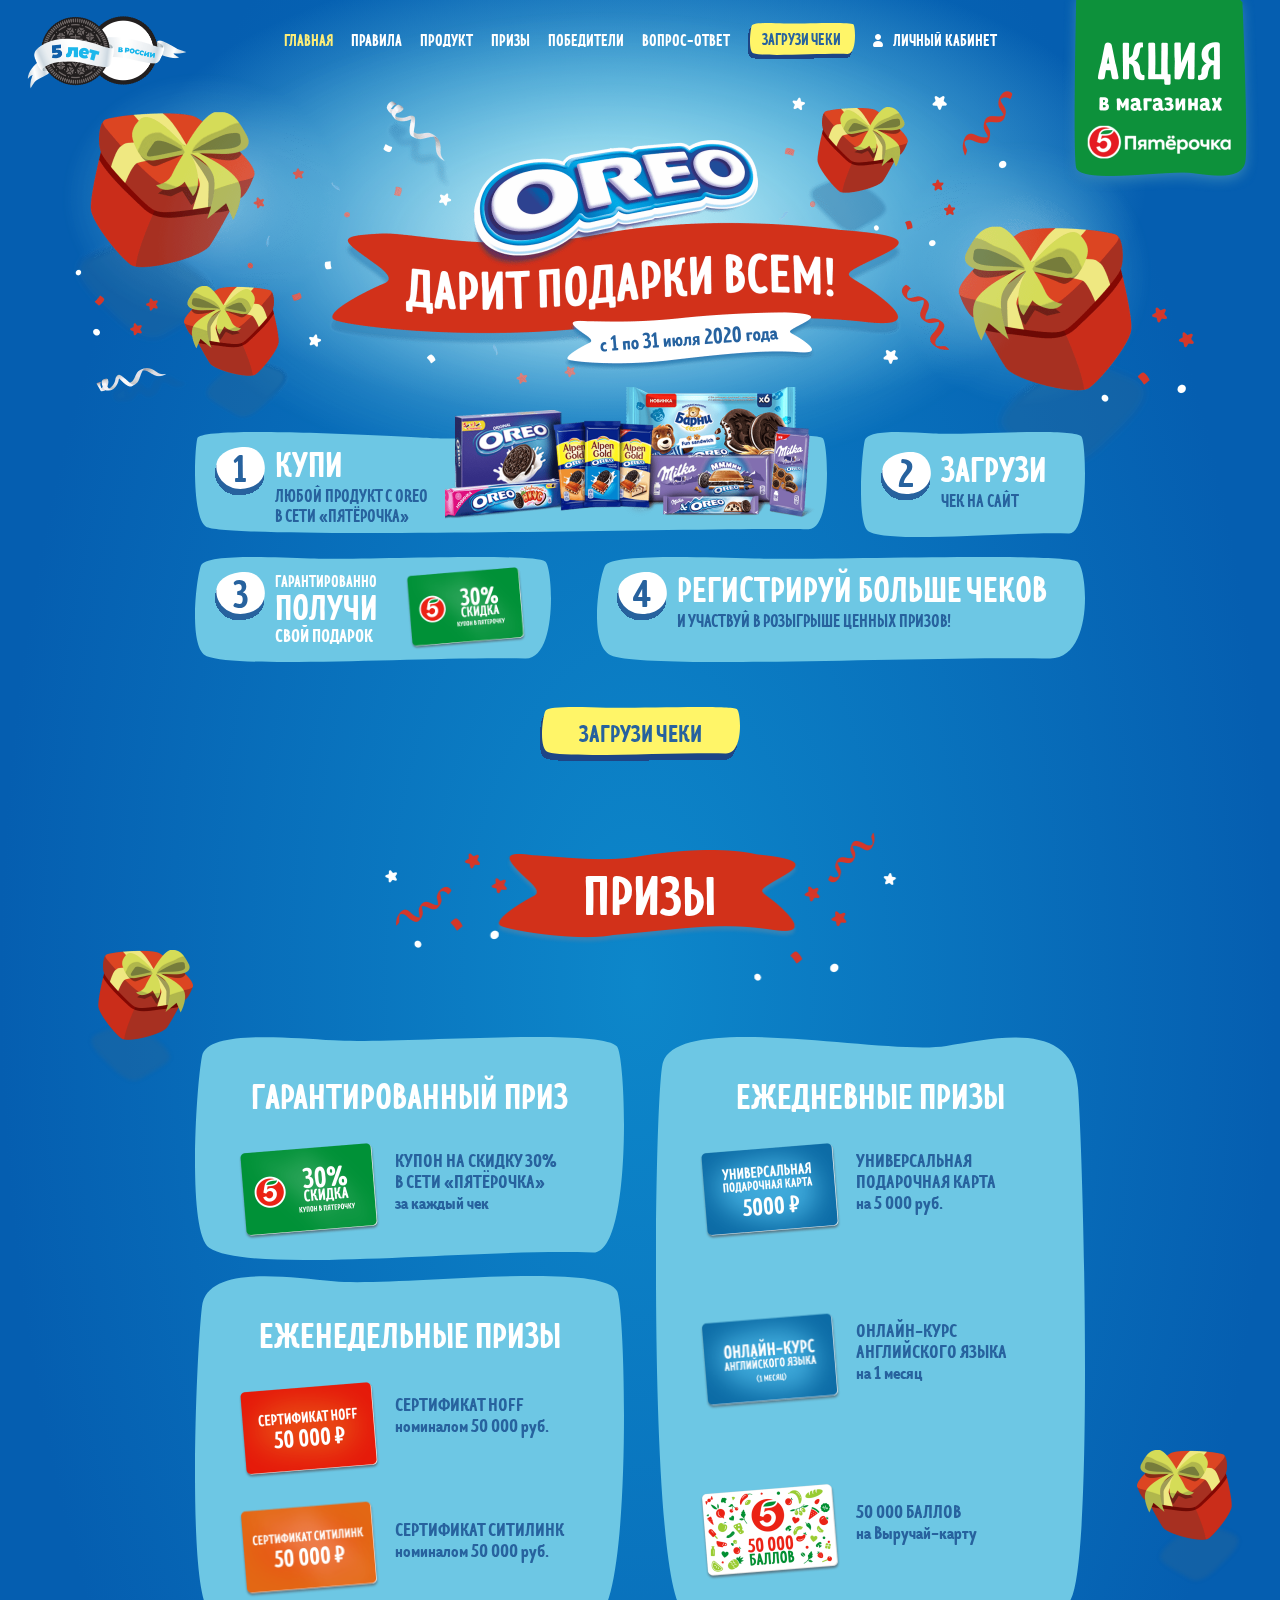
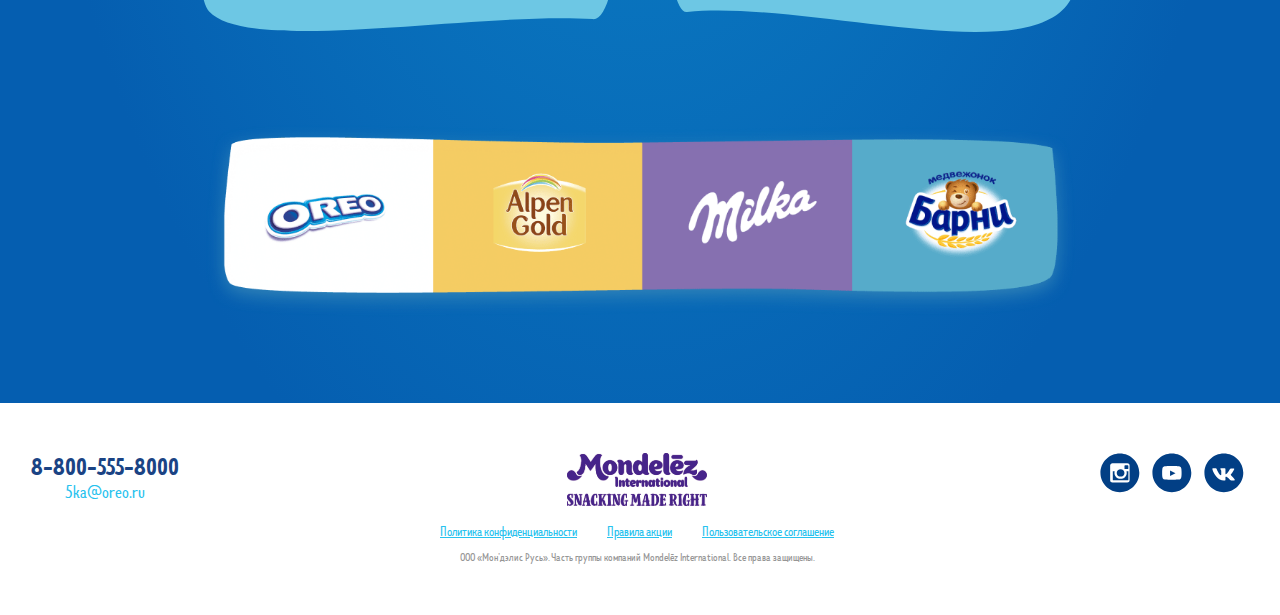
==== commit ee251557: "404, 500, cookies, check.css, img optimize" ====
--- a/index.html
+++ b/index.html
@@ -397,7 +397,7 @@
                 <div class="popup__inner">
                     <div class="popup__title">Загрузка чека</div>
                     <div class="iframe-wrap">
-                        <iframe src="https://checkservice.emg.ru/Upload?id=65247c05-8b93-481e-98d0-ea6d5171f343&participantId=3&hash=2e10e3df5adece98b205b4f80f5f4283" class="iframe" frameborder="0"></iframe>
+                        <iframe src="https://checkservice.emg.ru/Upload?id=630b7ffa-2815-4c9b-96f8-b485c73a1ed9&participantId=1&hash=1958d3842a1595b11ec2c7ed5e9e6305" class="iframe" frameborder="0"></iframe>
                     </div>
                 </div>
             </div>
--- a/css/styles.css
+++ b/css/styles.css
@@ -2180,6 +2180,146 @@
     max-width: 874px;
     width: 100%;
     margin: 0 auto 40px;
+}
+
+.wrapper .error-page::before {
+    height: 100%;
+    background: radial-gradient(49.83% 55.68% at 49.83% 44.32%, #83DBEF 0%, rgba(69, 142, 185, 0) 100%) center 0 no-repeat;
+    background-size: 1020px 600px;
+}
+
+.error-img {
+    position: relative;
+    max-width: 968px;
+    width: 100%;
+    height: 575px;
+    margin: 0 auto;
+}
+
+.img-404 {
+    background: url(../img/404.png) center no-repeat;
+    background-size: contain;
+}
+
+.img-500 {
+    background: url(../img/500.png) center no-repeat;
+    background-size: contain;
+}
+
+.wrapper .cookie-page::before {
+    height: 1200px;
+    background: radial-gradient(56.06% 62.64% at 47.88% 37.36%, #83DBEF 0%, rgba(69, 142, 185, 0) 100%) center no-repeat;
+    background-size: 100%;
+    opacity: .6;
+}
+
+.cookie-page .container {
+    position: relative;
+}
+
+.main-cookie-h1 {
+    position: relative;
+    max-width: 684px;
+    width: 100%;
+    font-weight: bold;
+    font-size: 55px;
+    line-height: 118%;
+    text-align: center;
+    text-transform: uppercase;
+    margin: 0 auto 45px;
+}
+
+.main-cookie-h1::before {
+    content: '';
+    position: absolute;
+    top: 0;
+    left: -150px;
+    bottom: 0;
+    width: 213px;
+    height: 196px;
+    margin: auto;
+    background: url(../img/cookie-title-left.png) center no-repeat;
+    background-size: contain;
+}
+
+.main-cookie-h1::after {
+    content: '';
+    position: absolute;
+    top: 0;
+    right: -200px;
+    bottom: 0;
+    width: 246px;
+    height: 245px;
+    margin: auto;
+    background: url(../img/cookie-title-right.png) center no-repeat;
+    background-size: contain;
+}
+
+.cookie-page p {
+    font-size: 21px;
+    line-height: 152%;
+    margin: 40px 0;
+}
+
+.main-cookie-h3 {
+    font-size: 21px;
+    line-height: 25px;
+    margin-bottom: 20px;
+}
+
+.cookie-text-ul {
+    font-size: 21px;
+    line-height: 152%;
+    padding-left: 50px;
+    list-style: none;
+}
+
+.cookie-text-ul li {
+    position: relative;
+    color: #fff;
+    margin: 20px 0;
+}
+
+.cookie-text-ul li::before {
+    content: '';
+    position: absolute;
+    top: 0;
+    left: -50px;
+    width: 26px;
+    height: 30px;
+    background: url(../img/bullet.png) center no-repeat;
+    background-size: contain;
+}
+
+.cookie-text-ul li span {
+    color: #fff;
+}
+
+.main-cookie-h2 {
+    font-size: 21px;
+    line-height: 25px;
+    margin-bottom: 20px;
+}
+
+.btn-link {
+    margin-top: 20px;
+}
+
+.iframe-wrap,
+.iframe-wrap iframe {
+    scrollbar-width: none;
+}
+
+.iframe-wrap {
+    height: 100%;
+    min-height: 340px;
+    width: 100%;
+}
+
+.iframe-wrap iframe {
+    height: 100vh;
+    max-height: 340px;
+    width: 100%;
 }
 
 @media (max-width: 1200px) {
@@ -2768,6 +2908,55 @@
     .main-shops-logos img {
         display: none;
     }
+
+    .img-404 {
+        max-width: 375px;
+        height: 300px;
+        background: url(../img/404-mob.png) center no-repeat;
+        background-size: 375px 300px;
+    }
+
+    .img-500 {
+        max-width: 375px;
+        height: 340px;
+        background: url(../img/500-mob.png) center no-repeat;
+        background-size: 375px 340px;
+    }
+
+    .main-cookie-h1 {
+        font-size: 44px;
+        margin-bottom: 30px;
+    }
+
+    .main-cookie-h1::before,
+    .main-cookie-h1::after {
+        display: none;
+    }
+
+    .cookie-page p {
+        font-size: 18px;
+        margin: 20px 0;
+    }
+
+    .main-cookie-h3,
+    .main-cookie-h2 {
+        font-size: 18px;
+    }
+
+    .cookie-text-ul {
+        font-size: 18px;
+        padding-left: 30px;
+    }
+
+    .cookie-text-ul li {
+        margin: 10px 0;
+    }
+
+    .cookie-text-ul li::before {
+        width: 19px;
+        height: 22px;
+        left: -25px;
+    }
 }
 
 @media (max-width: 370px) {
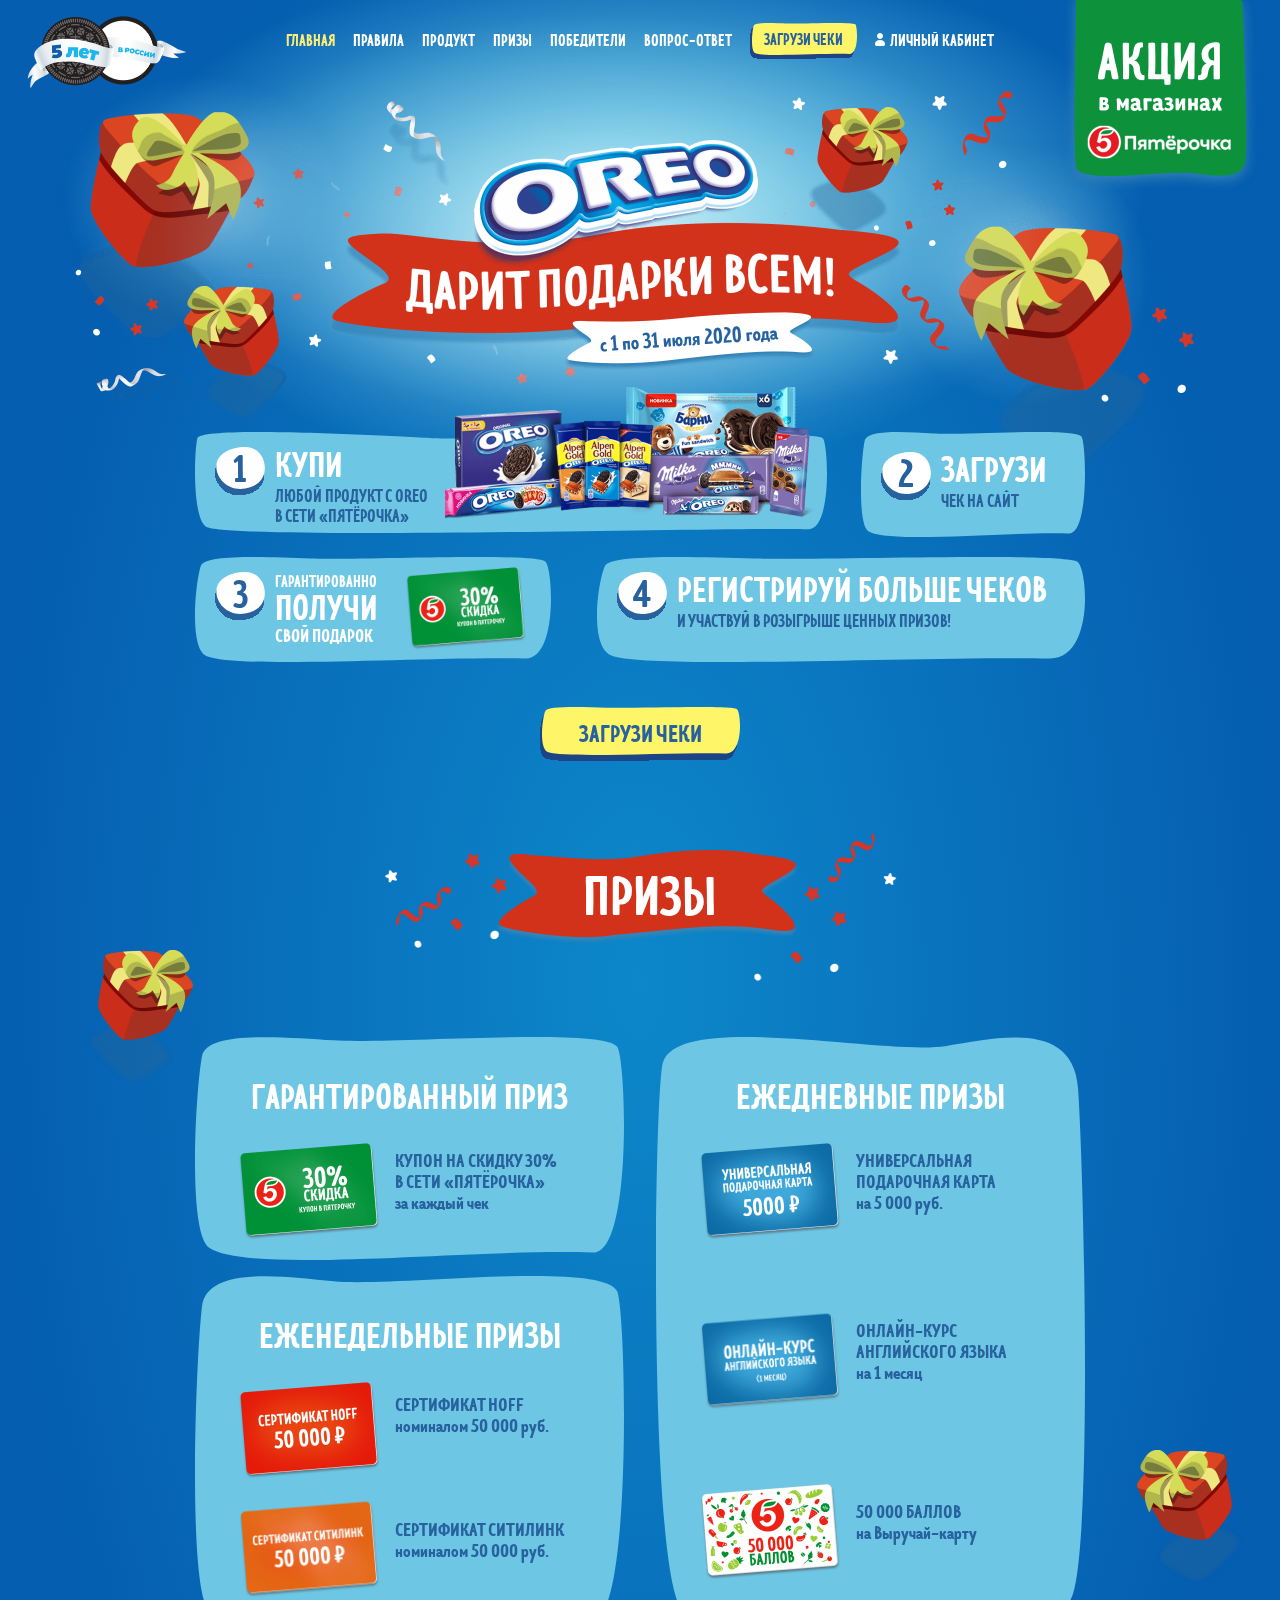
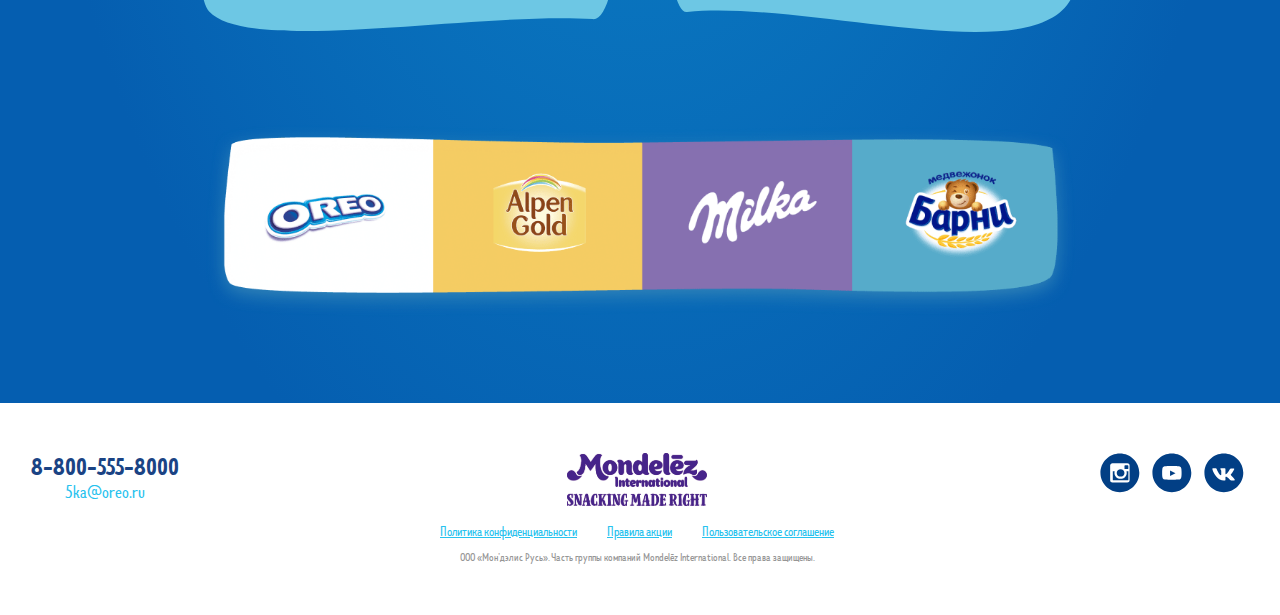
==== commit 468b3ba0: "changes" ====
--- a/index.html
+++ b/index.html
@@ -206,7 +206,7 @@
                     <div class="popup__error"></div>
                     <form class="popup-form">
                     	<div class="input-field">
-                    		<input type="text" name="email" placeholder="E-mail" required>
+                    		<input type="text" name="phone" class="phone-mask" placeholder="Телефон" required>
                     		
                     	</div>
                     	<div class="input-field mb0">
@@ -311,7 +311,7 @@
 								        <path fill-rule="evenodd" clip-rule="evenodd" d="M5.22033 4.13948C2.43666 10.8602 -1.67268 42.1107 8.52472 45.3567C26.8974 51.2052 131.733 45.373 185.656 46.3924C203.985 46.7396 201.082 4.41322 196.773 2.0395C189.197 -2.13186 94.0462 1.52064 66.0055 0.723953C42.3389 0.0518779 7.50715 -1.38215 5.22033 4.13948Z" fill="#FFF568" />
 								    </g>
 								</svg>
-								<span>Отправить</span>
+								<span>Зарегистрироваться</span>
                     		</button> -->
                     		<a href="#!" class="btn pop-op" data-popup="reg-confirm">
 								<svg width="200" height="54" viewBox="0 0 200 54" fill="none" xmlns="http://www.w3.org/2000/svg">
@@ -319,7 +319,7 @@
 								        <path fill-rule="evenodd" clip-rule="evenodd" d="M5.22033 4.13948C2.43666 10.8602 -1.67268 42.1107 8.52472 45.3567C26.8974 51.2052 131.733 45.373 185.656 46.3924C203.985 46.7396 201.082 4.41322 196.773 2.0395C189.197 -2.13186 94.0462 1.52064 66.0055 0.723953C42.3389 0.0518779 7.50715 -1.38215 5.22033 4.13948Z" fill="#FFF568" />
 								    </g>
 								</svg>
-								<span>Отправить</span>
+								<span>Зарегистрироваться</span>
                     		</a>
                     	</div>
                     </form>
@@ -337,7 +337,7 @@
 				</a>
                 <div class="popup__inner">
                 	<div class="popup__title">Регистрация пройдена</div>
-                    <div class="popup__desc">Пароль отправлен на почту, указанную при регистрации.</div>
+                    <div class="popup__desc">Пароль отправлен на телефон, указанный при регистрации.</div>
                     <div class="btn-wrap">
                 		<a href="#!" class="btn pop-op" data-popup="auth">
 							<svg width="200" height="54" viewBox="0 0 200 54" fill="none" xmlns="http://www.w3.org/2000/svg">
@@ -363,10 +363,10 @@
                 <div class="popup__inner">
                     <div class="popup__title">Сброс пароля</div>
                     <form class="popup-form">
-                    	<div class="popup__desc before-send">Введите свой e-mail для восстановления пароля<br><br>Мы отправим письмо <br>с паролем на вашу почту</div>
-                    	<div class="popup__desc after-send" style="display: none;">Пароль был отправлен<br>на ваш почтовый ящик</div>
-                    	<div class="input-field">
-                    		<input type="text" name="email" placeholder="E-mail" required>
+                    	<div class="popup__desc before-send">Введи свой телефон для восстановления пароля<br><br>Мы отправим смс-сообщение <br>с паролем</div>
+                    	<div class="popup__desc after-send" style="display: none;">Пароль был отправлен<br>в смс-сообщении</div>
+                    	<div class="input-field">
+                    		<input type="text" name="phone" class="phone-mask" placeholder="Телефон" required>
                     	</div>
                     	<div class="input-field">
 							<span class="clock-text" style="display: none;">Можно отправить повторно через <span class="clock"></span></span>
--- a/css/styles.css
+++ b/css/styles.css
@@ -695,7 +695,7 @@
     width: 100%;
     height: 82px;
     margin: auto;
-    z-index: 1;
+    z-index: 2;
 }
 
 .logo {
@@ -712,6 +712,18 @@
     -ms-align-items: center;
     align-items: center;
     justify-content: center;
+}
+
+.menu-links.fixed {
+    position: fixed;
+    top: 0;
+    left: 0;
+    right: 0;
+    margin: auto;
+    height: 82px;
+    z-index: 1;
+    background: radial-gradient(49.83% 55.68% at 49.83% 44.32%, #0D87CA 0%, #055EB0 100%);
+    z-index: 5;
 }
 
 .menu-links a {
@@ -743,13 +755,13 @@
 }
 
 .login-link {
-    padding-left: 20px;
+    padding-left: 15px;
 }
 
 .login-link::before {
     content: '';
     position: absolute;
-    top: 0;
+    top: -2px;
     left: 0;
     bottom: 0;
     width: 10px;
@@ -1907,6 +1919,7 @@
 }
 
 .product-name span {
+    display: block;
     font-weight: normal;
 }
 
@@ -2108,7 +2121,7 @@
 .garant-prizes {
     width: 429px;
     height: 223px;
-    background: url(../img/garant-prizes-bg.svg);
+    background: url(../img/garant-prizes-bg.svg) center no-repeat;
     background-size: contain;
     margin-bottom: 16px;
 }
@@ -2116,7 +2129,7 @@
 .weekly-prizes {
     width: 429px;
     height: 355px;
-    background: url(../img/weekly-prizes-bg.svg);
+    background: url(../img/weekly-prizes-bg.svg) center no-repeat;
     background-size: contain;
 }
 
@@ -2126,11 +2139,11 @@
     justify-content: space-between;
     width: 429px;
     height: 595px;
-    background: url(../img/daily-prizes-bg.svg);
+    background: url(../img/daily-prizes-bg.svg) center no-repeat;
     background-size: contain;
 }
 
-.prize-wrapper {
+.prize-wrapper { 
     display: flex;
     -ms-align-items: center;
     align-items: center;
@@ -2338,6 +2351,9 @@
 }
 
 @media (max-width: 1000px) {
+    .wrapper {
+        background: radial-gradient(398.26% 48.33% at 49.83% 16.1%, #0D87CA 0%, #055EB0 100%);
+    }
     .container {
         max-width: 375px;
     }
@@ -2745,7 +2761,7 @@
     }
 
     .main-page {
-        padding-top: 520px;
+        padding-top: 570px;
     }
 
     .wrapper .main-page {
@@ -2757,6 +2773,7 @@
     }
 
     .kv {
+        top: 50px;
         max-width: 436px;
         height: 447px;
         background: url(../img/kv-mob.png) center no-repeat;
@@ -2765,7 +2782,7 @@
 
     .main-btn-wrap {
         position: absolute;
-        top: 430px;
+        top: 480px;
         left: 0;
         right: 0;
     }
@@ -2817,10 +2834,10 @@
     }
 
     .step1 .step-img {
-        top: -80px;
+        top: -82px;
         left: 25px;
         right: 0;
-        width: 298px;
+        width: 310px;
         margin: auto;
     }
 
@@ -2845,7 +2862,7 @@
 
     .main-prize-title {
         position: absolute;
-        top: 1120px;
+        top: 1170px;
         left: -50px;
         right: -50px;
         max-width: 375px;
@@ -2894,7 +2911,7 @@
 
     .main-shops-logos {
         position: absolute;
-        top: 2274px;
+        top: 2324px;
         left: -50px;
         right: -50px;
         max-width: 396px;
@@ -2990,6 +3007,55 @@
     }
 
     .step1 .step-img {
+        top: -74px;
+        width: 290px;
+    }
+
+    .step3 .step-img {
+        width: 110px;
+        top: -5px;
+        right: 15px;
+    }
+
+    .main-prize-title {
+        top: 1130px;
+    }
+
+    .prizes-title {
+        font-size: 32px;
+    }
+
+    .prize-img {
+        width: 128px;
+    }
+
+    .prize-name {
+        font-size: 17px;
+        line-height: 19px;
+    }
+
+    .prize-text {
+        font-size: 15px;
+        line-height: 19px;
+    }
+
+    .main-shops-logos {
+        top: 2270px;
+    }
+}
+
+@media (max-width: 320px) {
+    .action {
+        width: 120px;
+        height: 90px;
+    }
+
+    .main-shops-logos {
+        top: 2274px;
+        background-size: 350px 78px;
+    }
+
+    .step1 .step-img {
         top: -70px;
         width: 265px;
     }
@@ -2999,42 +3065,4 @@
         top: 0;
         right: 15px;
     }
-
-    .main-prize-title {
-        top: 1090px;
-    }
-
-    .prizes-title {
-        font-size: 32px;
-    }
-
-    .prize-img {
-        width: 128px;
-    }
-
-    .prize-name {
-        font-size: 17px;
-        line-height: 19px;
-    }
-
-    .prize-text {
-        font-size: 15px;
-        line-height: 19px;
-    }
-
-    .main-shops-logos {
-        top: 2220px;
-    }
-}
-
-@media (max-width: 320px) {
-    .action {
-        width: 120px;
-        height: 90px;
-    }
-
-    .main-shops-logos {
-        top: 2224px;
-        background-size: 350px 78px;
-    }
 }